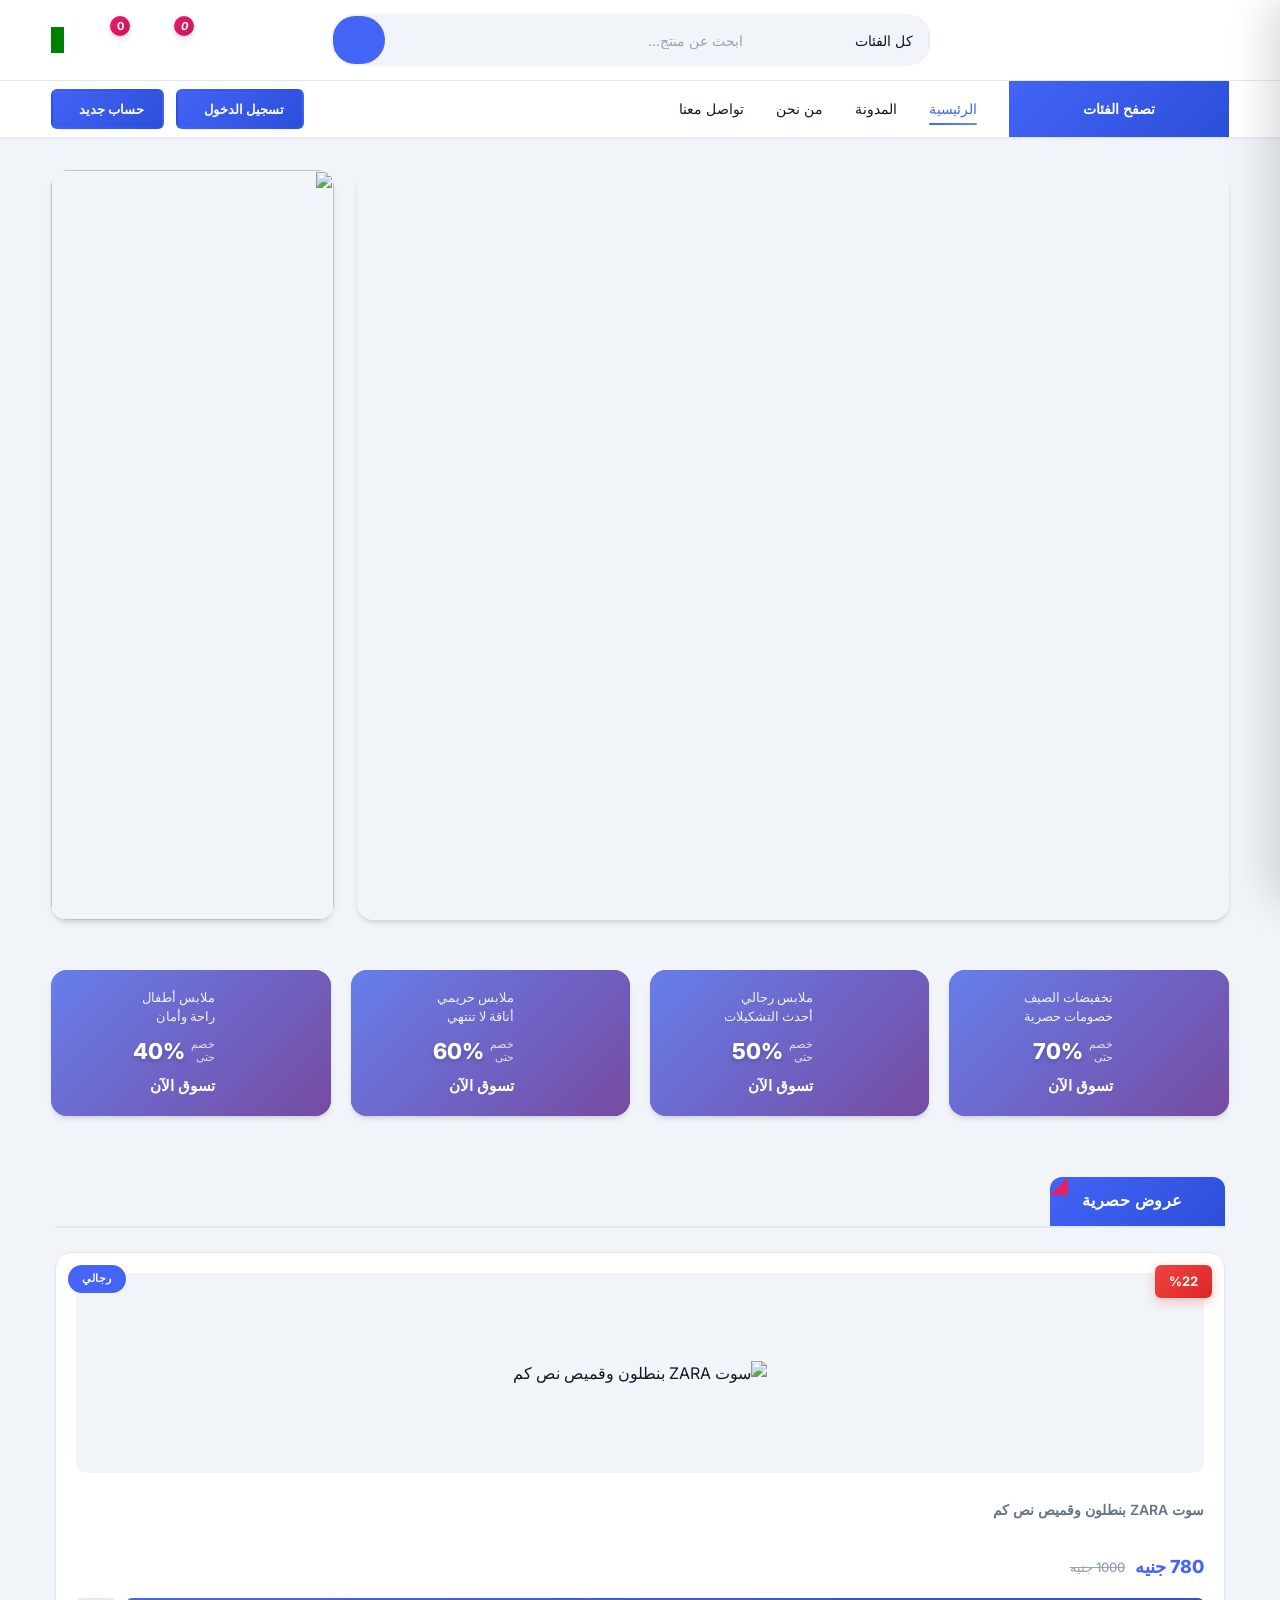
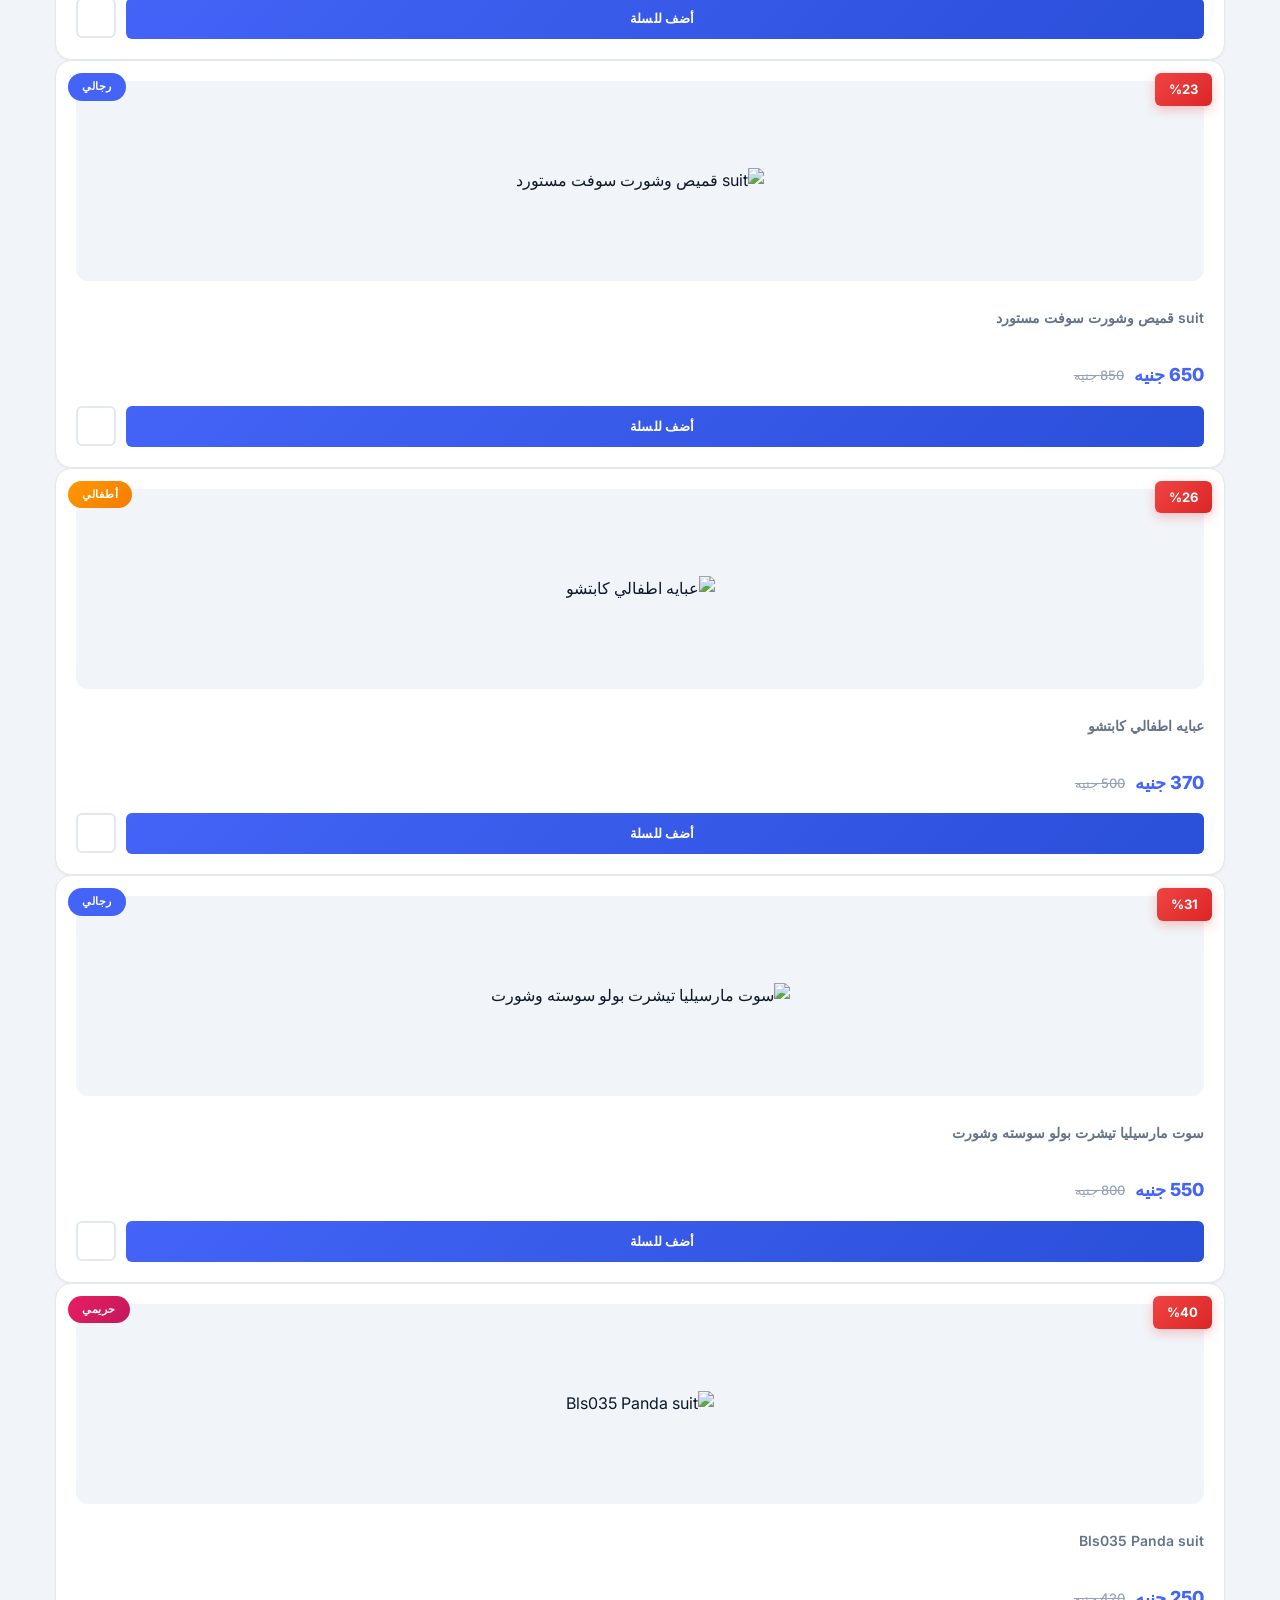
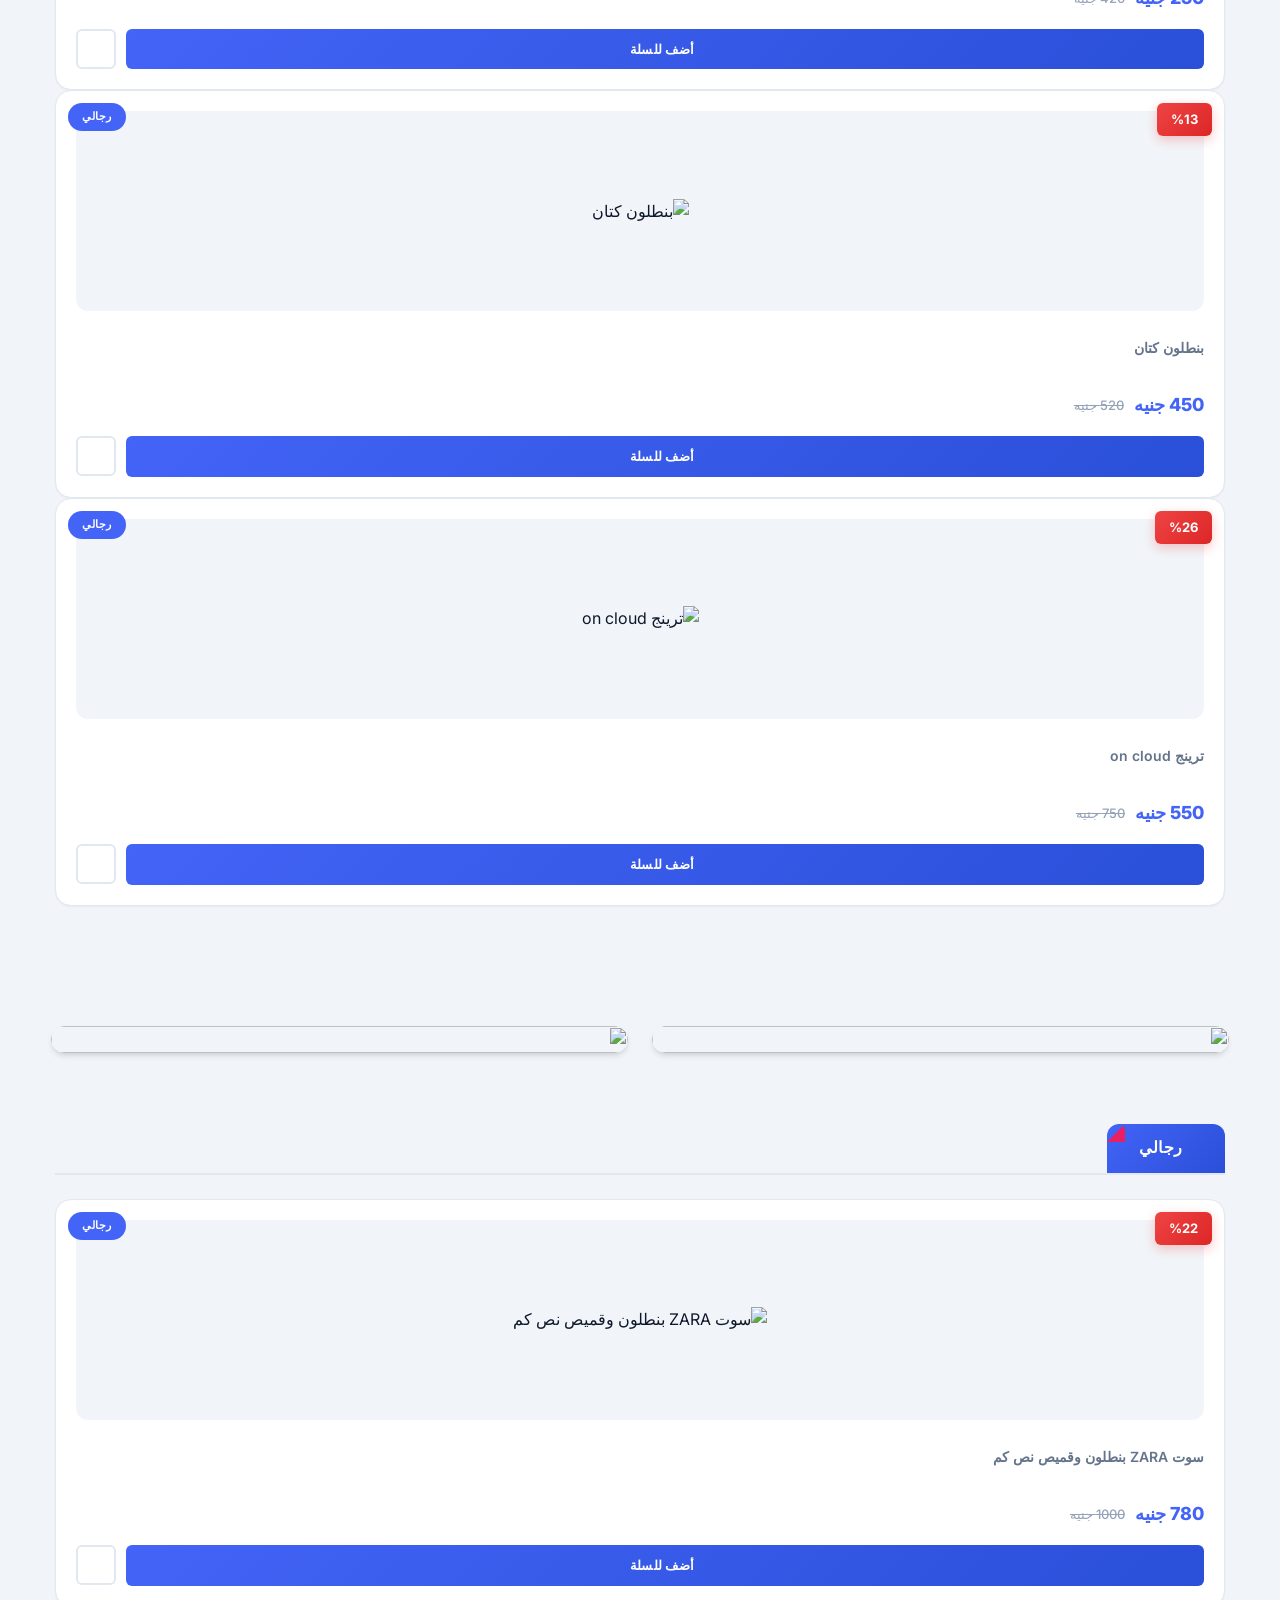
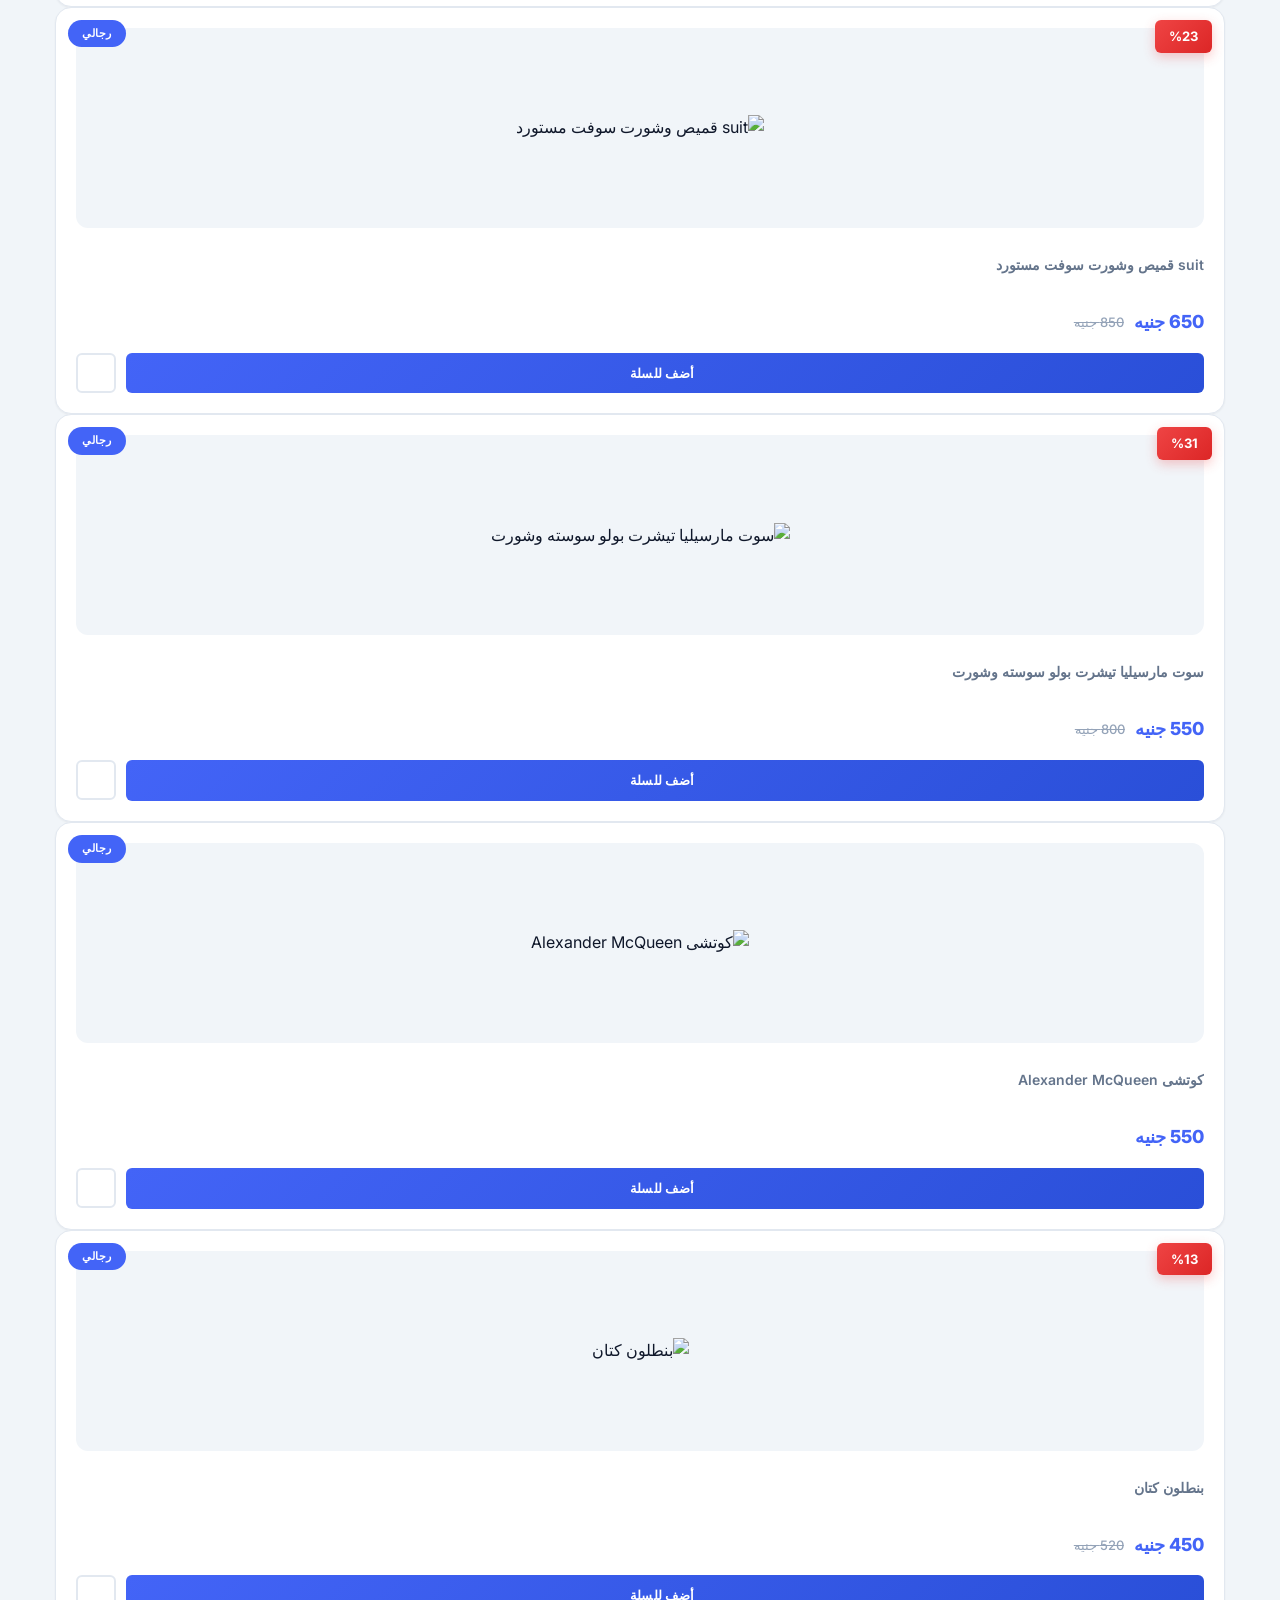
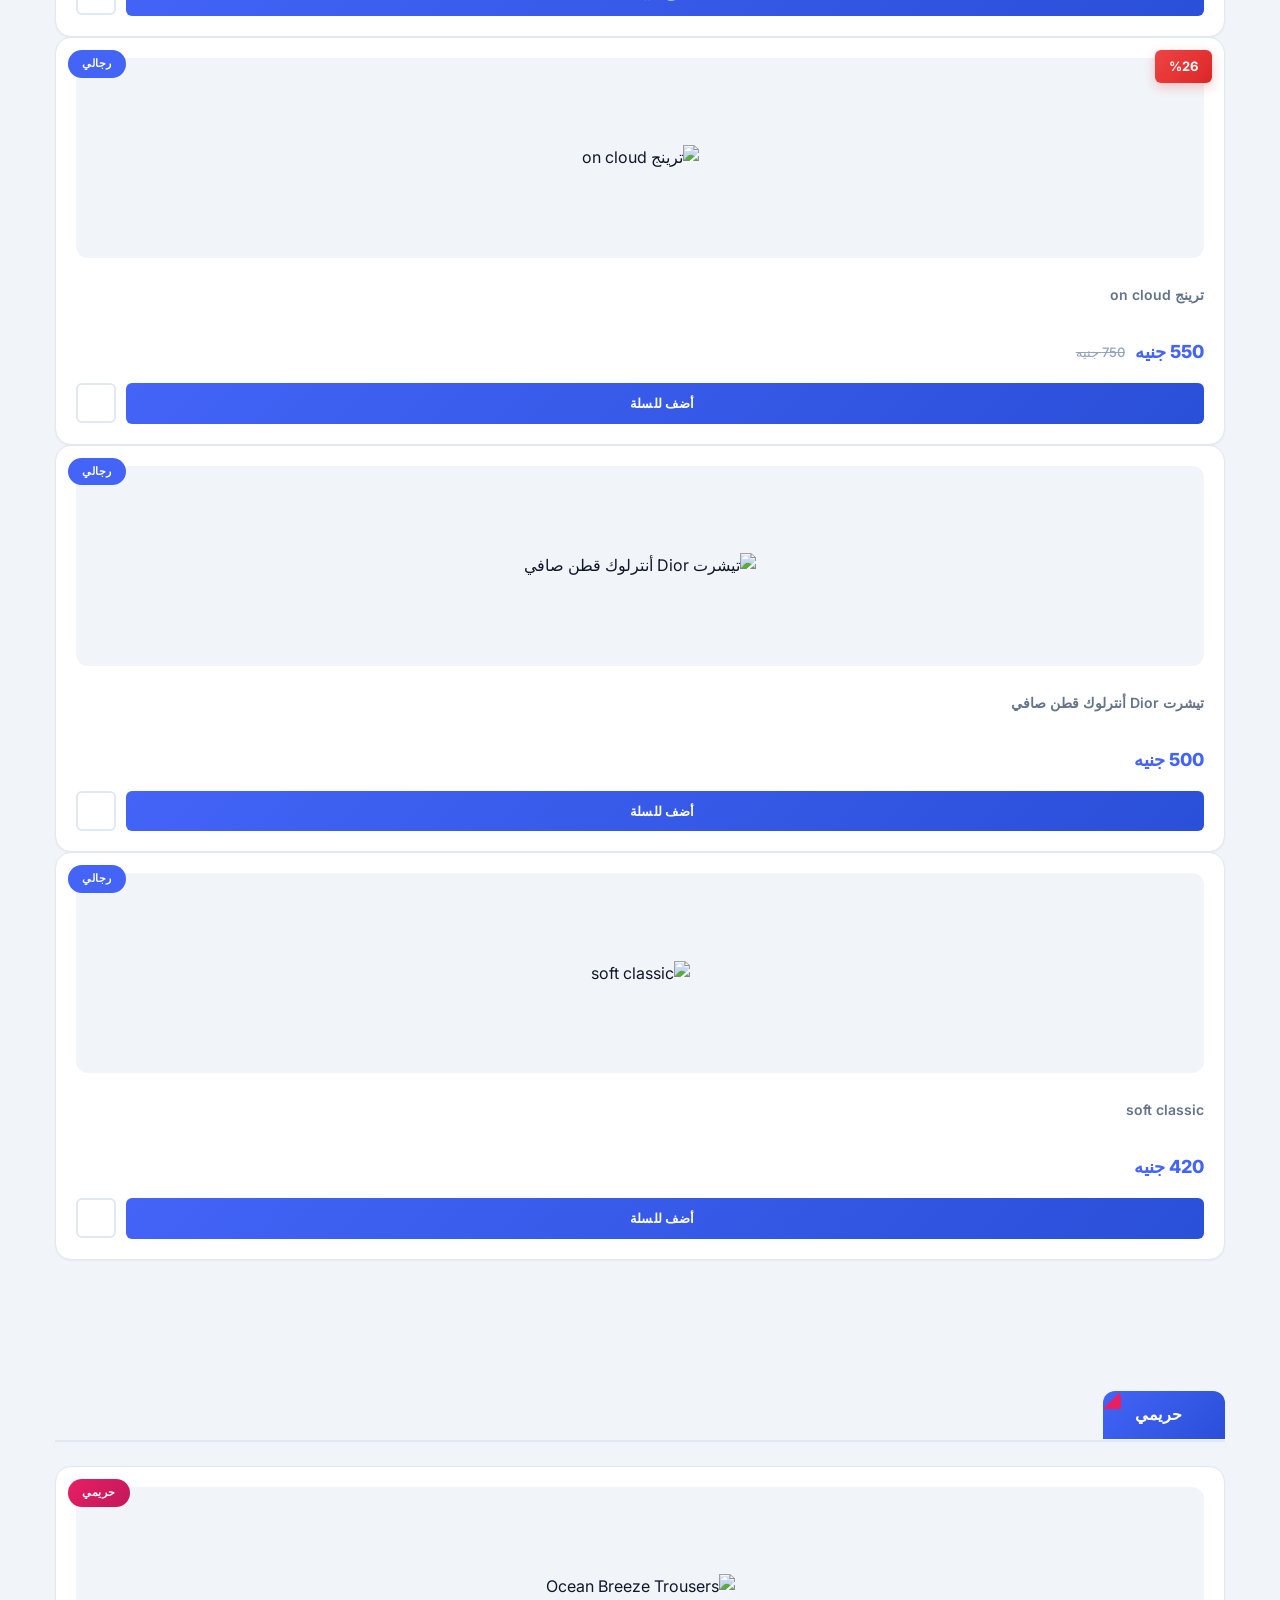
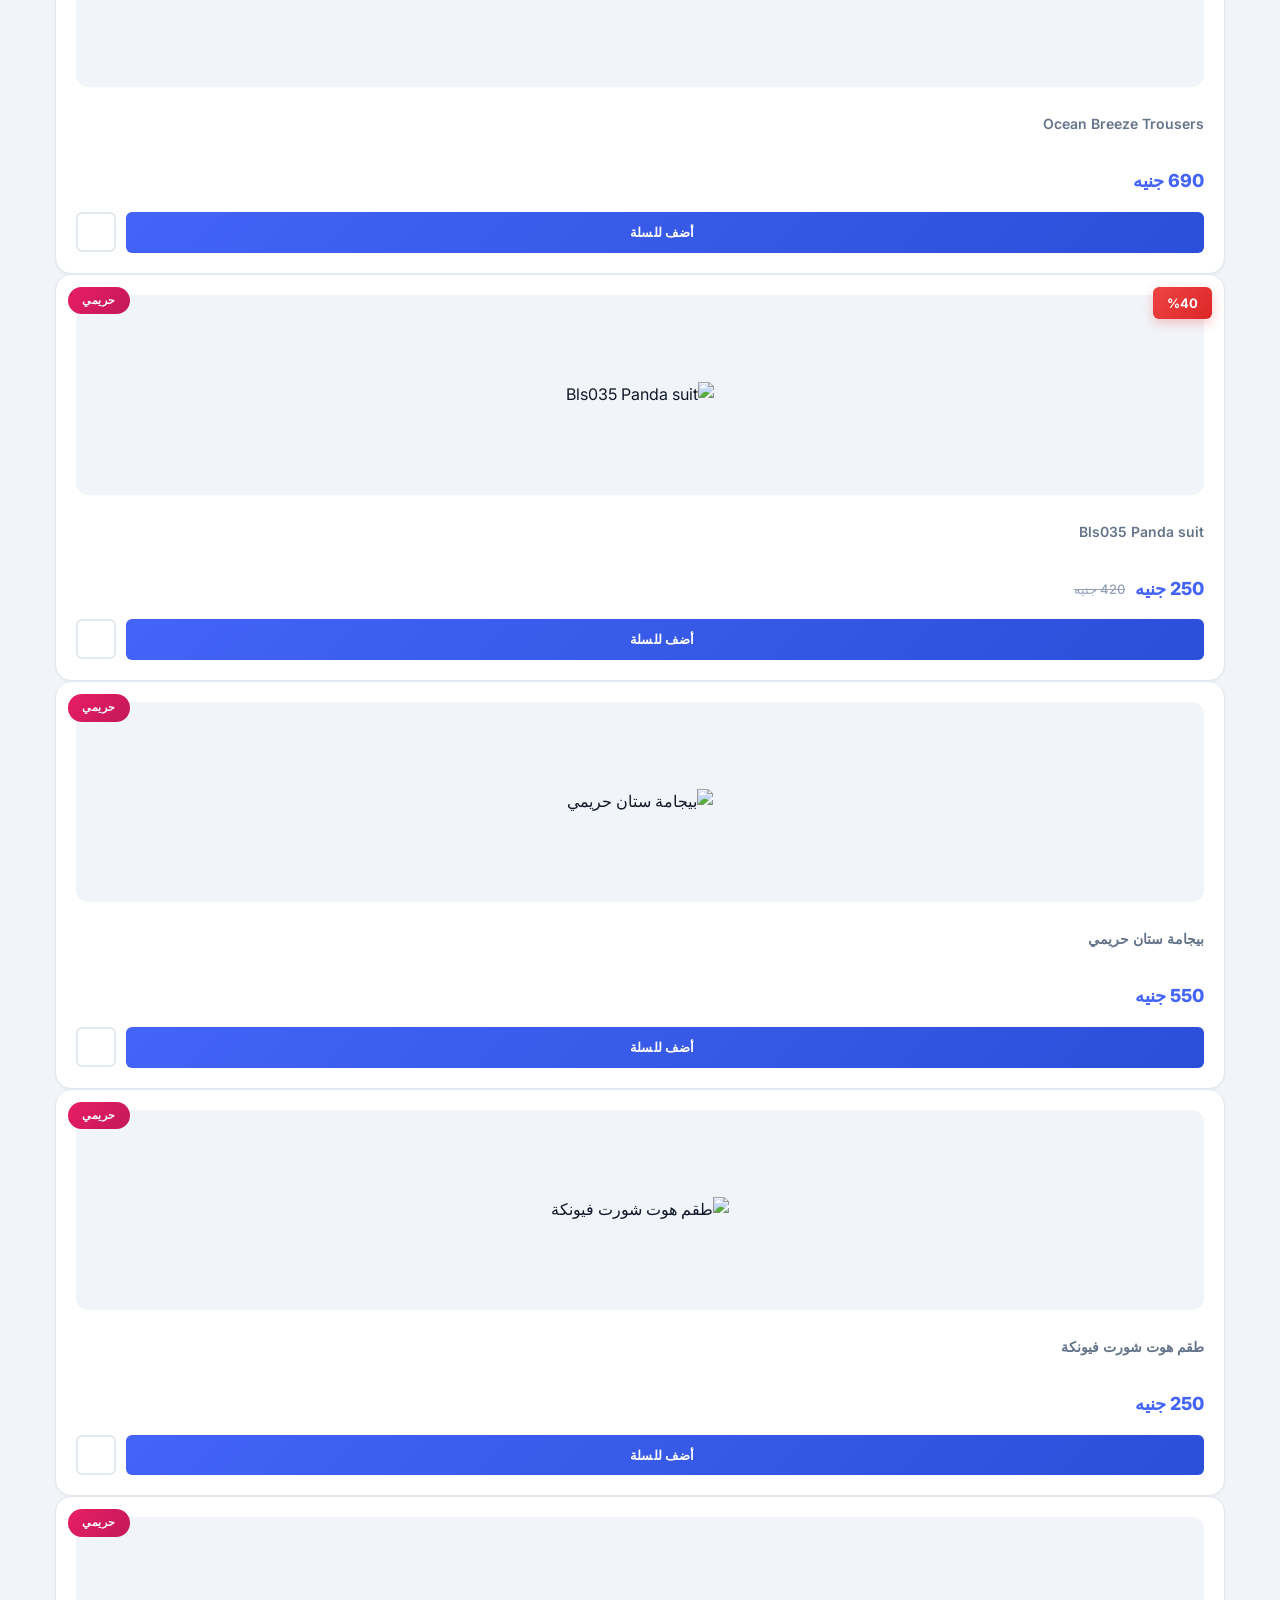
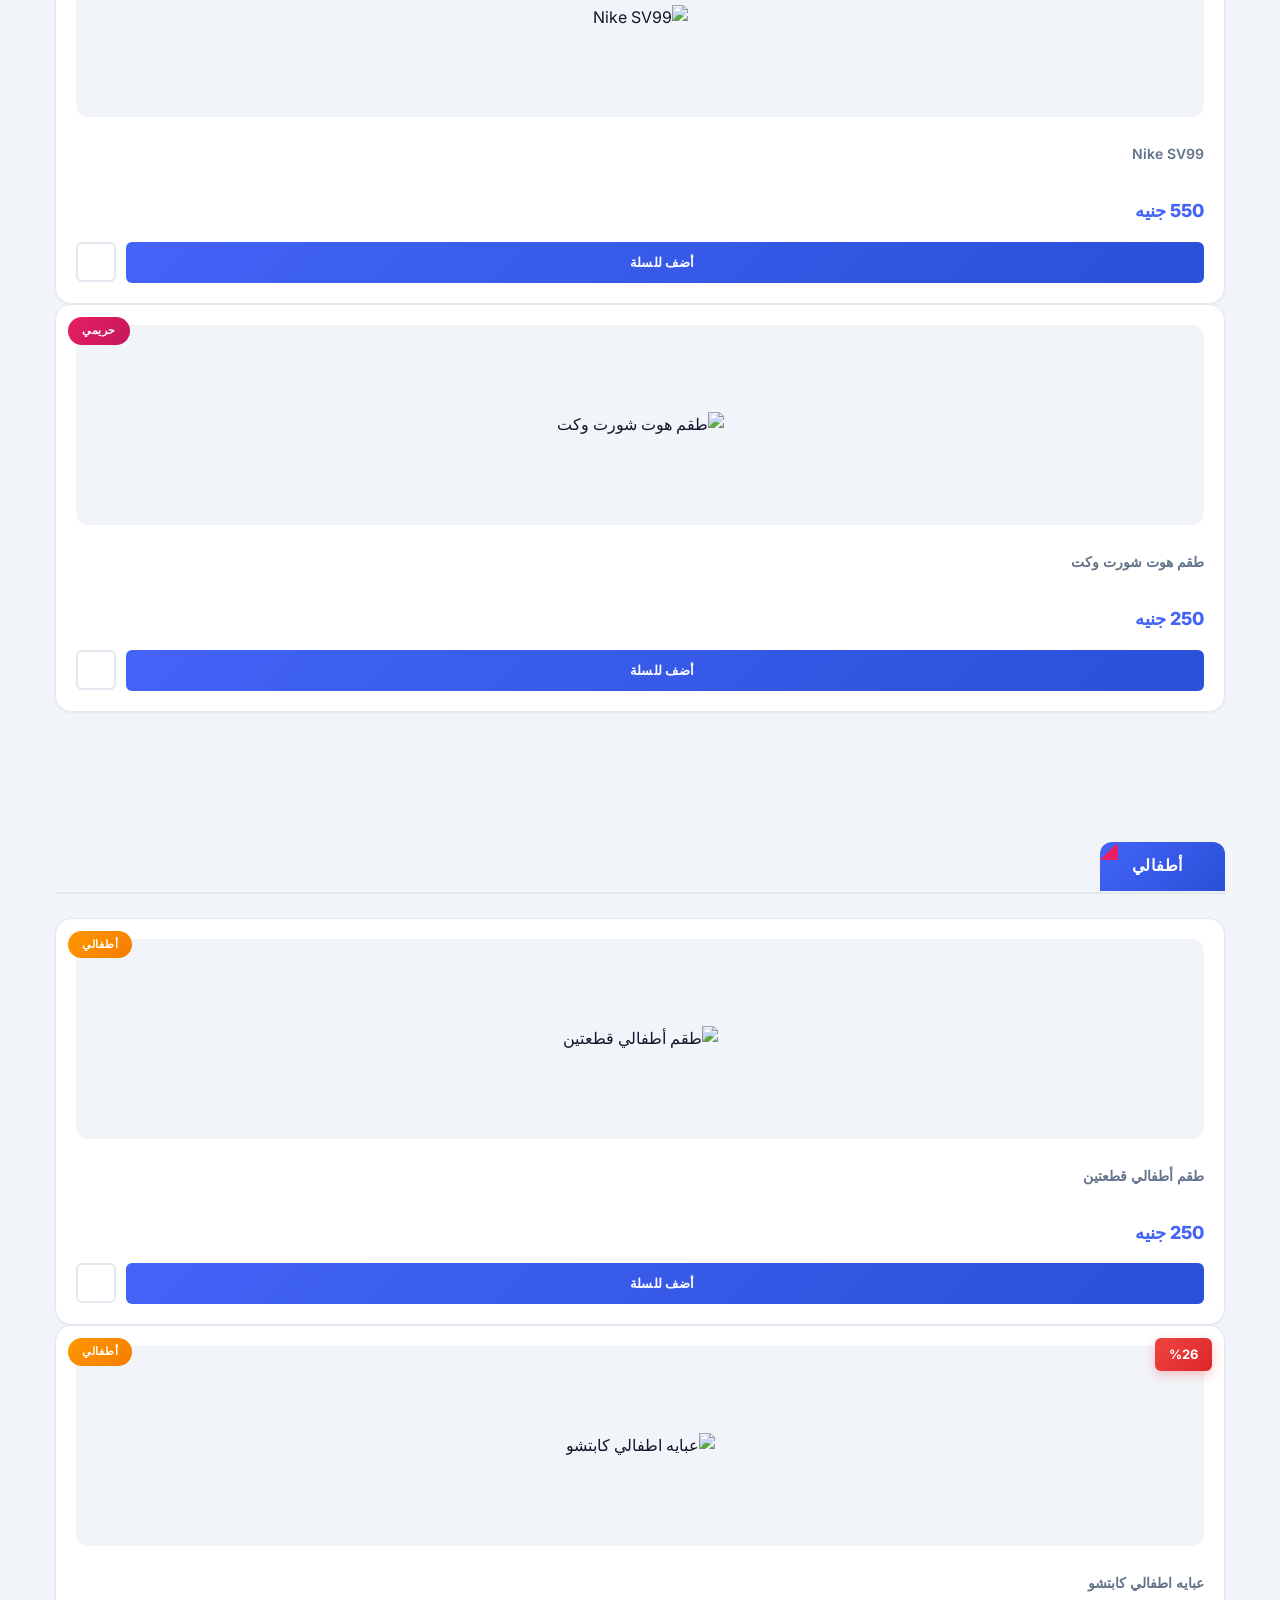
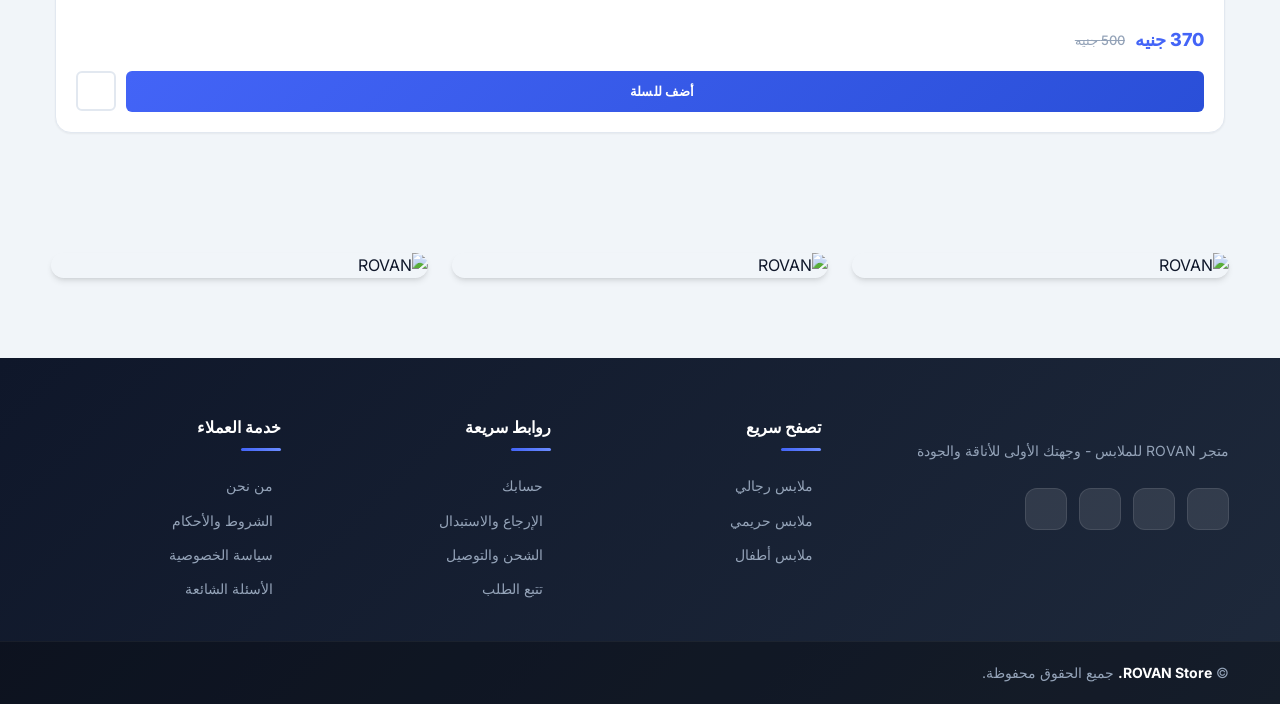
==== category.html @ eddf440c "Add files via upload" ====
<!DOCTYPE html>
<html lang="ar" dir="rtl">
<head>
    <meta charset="UTF-8">
    <meta name="viewport" content="width=device-width, initial-scale=1.0">
    <title>تصفح المنتجات - ROVAN</title>
    <link rel="icon" type="image/ico" href="img/favicon.ico">
    <link rel="stylesheet" href="https://cdnjs.cloudflare.com/ajax/libs/font-awesome/7.0.1/css/all.min.css">
    <link rel="stylesheet" href="CSS/style.css">
    <style>
        body { direction: rtl; text-align: right; }

        /* ===== CATEGORY PAGE STYLES ===== */
        .category-page {
            padding: 30px 0 60px;
            min-height: 60vh;
        }

        /* Breadcrumb */
        .breadcrumb {
            display: flex;
            align-items: center;
            gap: 12px;
            margin-bottom: 24px;
            padding: 14px 20px;
            background: var(--white_color);
            border-radius: var(--radius_md);
            border: 1px solid var(--border_color);
            flex-wrap: wrap;
        }
        .breadcrumb a {
            color: var(--p_color);
            font-size: 14px;
            transition: var(--transition_base);
        }
        .breadcrumb a:hover {
            color: var(--main_color);
        }
        .breadcrumb i {
            color: #cbd5e1;
            font-size: 12px;
        }
        .breadcrumb span {
            color: var(--main_color);
            font-weight: 600;
            font-size: 14px;
        }

        /* Category Header */
        .category-header {
            background: linear-gradient(135deg, var(--main_color) 0%, var(--main_dark) 100%);
            border-radius: var(--radius_lg);
            padding: 40px 30px;
            margin-bottom: 30px;
            display: flex;
            align-items: center;
            justify-content: space-between;
            flex-wrap: wrap;
            gap: 20px;
            position: relative;
            overflow: hidden;
        }
        .category-header::before {
            content: '';
            position: absolute;
            top: -50%;
            right: -10%;
            width: 300px;
            height: 300px;
            background: rgba(255,255,255,0.05);
            border-radius: 50%;
        }
        .category-header::after {
            content: '';
            position: absolute;
            bottom: -30%;
            left: -5%;
            width: 200px;
            height: 200px;
            background: rgba(255,255,255,0.03);
            border-radius: 50%;
        }
        .category-header .info {
            position: relative;
            z-index: 1;
        }
        .category-header .info h1 {
            color: white;
            font-size: 28px;
            margin-bottom: 8px;
            display: flex;
            align-items: center;
            gap: 12px;
        }
        .category-header .info h1 i {
            font-size: 32px;
            opacity: 0.9;
        }
        .category-header .info p {
            color: rgba(255,255,255,0.85);
            font-size: 15px;
        }
        .category-header .count-badge {
            background: rgba(255,255,255,0.2);
            backdrop-filter: blur(10px);
            color: white;
            padding: 12px 24px;
            border-radius: var(--radius_md);
            font-size: 15px;
            font-weight: 600;
            position: relative;
            z-index: 1;
            border: 1px solid rgba(255,255,255,0.15);
        }
        .category-header .count-badge span {
            font-size: 24px;
            display: block;
            text-align: center;
        }

        /* Filter Bar */
        .filter-bar {
            display: flex;
            align-items: center;
            justify-content: space-between;
            flex-wrap: wrap;
            gap: 16px;
            margin-bottom: 24px;
            padding: 16px 20px;
            background: var(--white_color);
            border-radius: var(--radius_md);
            border: 1px solid var(--border_color);
        }
        .filter-bar .results-count {
            color: var(--p_color);
            font-size: 14px;
        }
        .filter-bar .results-count strong {
            color: var(--color_heading);
        }
        .filter-bar .sort-box {
            display: flex;
            align-items: center;
            gap: 10px;
        }
        .filter-bar .sort-box label {
            font-size: 14px;
            color: var(--color_heading);
            font-weight: 500;
        }
        .filter-bar .sort-box select {
            padding: 10px 14px;
            border: 2px solid var(--border_color);
            border-radius: var(--radius_sm);
            font-size: 14px;
            cursor: pointer;
            background: var(--bg_color);
            color: var(--color_heading);
            min-width: 160px;
        }
        .filter-bar .sort-box select:focus {
            border-color: var(--main_color);
        }

        /* Products Grid - RESPONSIVE INFINITE */
        .products-grid {
            display: grid;
            grid-template-columns: repeat(5, 1fr);
            gap: 20px;
        }

        /* Product card in grid */
        .products-grid .product {
            height: 100%;
            display: flex;
            flex-direction: column;
        }
        .products-grid .product .img_product {
            height: 180px;
        }

        /* Empty State */
        .empty-category {
            grid-column: 1 / -1;
            text-align: center;
            padding: 80px 20px;
        }
        .empty-category i {
            font-size: 80px;
            color: #e2e8f0;
            margin-bottom: 20px;
        }
        .empty-category h3 {
            font-size: 22px;
            color: var(--color_heading);
            margin-bottom: 10px;
        }
        .empty-category p {
            color: var(--p_color);
            margin-bottom: 24px;
        }
        .empty-category .btn {
            display: inline-flex;
        }

        /* Loading Skeleton */
        .skeleton-grid {
            display: grid;
            grid-template-columns: repeat(5, 1fr);
            gap: 20px;
        }
        .skeleton-card {
            background: var(--white_color);
            border-radius: var(--radius_lg);
            padding: 20px;
            border: 1px solid var(--border_color);
        }
        .skeleton-img {
            height: 180px;
            background: linear-gradient(90deg, #f1f5f9 25%, #e2e8f0 50%, #f1f5f9 75%);
            background-size: 200% 100%;
            animation: skeleton-loading 1.5s infinite;
            border-radius: var(--radius_md);
            margin-bottom: 16px;
        }
        .skeleton-text {
            height: 16px;
            background: linear-gradient(90deg, #f1f5f9 25%, #e2e8f0 50%, #f1f5f9 75%);
            background-size: 200% 100%;
            animation: skeleton-loading 1.5s infinite;
            border-radius: 4px;
            margin-bottom: 10px;
        }
        .skeleton-text.short { width: 60%; }
        .skeleton-text.medium { width: 80%; }
        @keyframes skeleton-loading {
            0% { background-position: 200% 0; }
            100% { background-position: -200% 0; }
        }

        /* Pagination */
        .pagination {
            display: flex;
            justify-content: center;
            align-items: center;
            gap: 8px;
            margin-top: 40px;
            flex-wrap: wrap;
        }
        .pagination button {
            min-width: 44px;
            height: 44px;
            display: flex;
            align-items: center;
            justify-content: center;
            border: 2px solid var(--border_color);
            background: var(--white_color);
            border-radius: var(--radius_sm);
            cursor: pointer;
            font-size: 14px;
            font-weight: 600;
            color: var(--color_heading);
            transition: var(--transition_base);
        }
        .pagination button:hover:not(:disabled) {
            border-color: var(--main_color);
            color: var(--main_color);
        }
        .pagination button.active {
            background: var(--main_color);
            border-color: var(--main_color);
            color: white;
        }
        .pagination button:disabled {
            opacity: 0.4;
            cursor: not-allowed;
        }

        /* ===== RESPONSIVE BREAKPOINTS ===== */
        @media (max-width: 1400px) {
            .products-grid, .skeleton-grid {
                grid-template-columns: repeat(4, 1fr);
            }
        }
        @media (max-width: 1100px) {
            .products-grid, .skeleton-grid {
                grid-template-columns: repeat(3, 1fr);
            }
        }
        @media (max-width: 800px) {
            .products-grid, .skeleton-grid {
                grid-template-columns: repeat(2, 1fr);
                gap: 16px;
            }
            .category-header {
                padding: 30px 20px;
            }
            .category-header .info h1 {
                font-size: 22px;
            }
        }
        @media (max-width: 500px) {
            .products-grid, .skeleton-grid {
                grid-template-columns: repeat(2, 1fr);
                gap: 12px;
            }
            .products-grid .product {
                padding: 14px;
            }
            .products-grid .product .img_product {
                height: 140px;
                padding: 6px;
            }
            .filter-bar {
                flex-direction: column;
                align-items: stretch;
            }
            .filter-bar .sort-box {
                justify-content: space-between;
            }
            .category-header .info h1 {
                font-size: 18px;
            }
            .category-header .info h1 i {
                font-size: 24px;
            }
        }

        /* Back to top */
        .back-to-top {
            position: fixed;
            bottom: 30px;
            left: 30px;
            width: 50px;
            height: 50px;
            background: var(--main_color);
            color: white;
            border: none;
            border-radius: 50%;
            cursor: pointer;
            font-size: 18px;
            box-shadow: 0 4px 15px rgba(67,100,247,0.4);
            transition: var(--transition_base);
            z-index: 100;
            opacity: 0;
            visibility: hidden;
            transform: translateY(20px);
        }
        .back-to-top.show {
            opacity: 1;
            visibility: visible;
            transform: translateY(0);
        }
        .back-to-top:hover {
            background: var(--main_dark);
            transform: translateY(-4px);
        }
    </style>
<base target="_parent">
</head>
<body>

    <div class="cart">
        <div class="top_cart">
            <h3>عناصر السلة : <span class="Count_item_cart">0</span></h3>
            <span onclick="open_close_cart()" class="close_cart"><i class="fa-regular fa-circle-xmark"></i></span>
        </div>
        <div class="items_in_cart" id="cart_items"></div>
        <div class="botton_cart">
            <div class="total">
                <p>الإجمالي</p>
                <p class="price_cart_toral">0 جنيه</p>
            </div>
            <div class="button_cart">
                <a href="checkout.html" class="btn_cart btn">إتمام الشراء</a>
                <span onclick="open_close_cart()" class="btn_cart trans_bg btn">مواصلة التسوق</span>
            </div>
        </div>
    </div>    

    <header> 
        <div class="top_header"> 
            <div class="container">
                <a href="index.html" class="logo"><img src="img/logo.png" alt=""></a>
                <form action="" class="search_box">
                    <div class="select_box">
                        <select id="category" name="category">
                            <option value="All Categories">كل الفئات</option>
                            <option value="men">رجالي</option>
                            <option value="women">حريمي</option>
                            <option value="kids">أطفالي</option>
                        </select>
                    </div>
                    <input type="text" name="search" id="search" placeholder="ابحث عن منتج..." required>
                    <button type="submit"><i class="fa-brands fa-sistrix"></i></button>
                </form>
                <div class="header_icons">
                    <div class="icon">
                        <a href="#"><i class="fa-regular fa-heart"><span class="count count_favorite">0</span></i></a>
                    </div>
                    <div onclick="open_close_cart()" class="icon">
                        <i class="fa-solid fa-cart-shopping"></i>
                        <span class="count count_item_header">0</span>
                    </div>
                    <span class="state">⁜</span>
                </div>
            </div>
        </div> 

        <div class="botton_header">
            <div class="container">
                <nav class="nav">
                    <span onclick="open_Menu()" class="open_menu"><i class="fa-solid fa-bars"></i></span>
                    <div class="category_nav">
                        <div onclick="Open_Categ_list()" class="category_btn">
                            <i class="fa-solid fa-bars"></i>
                            <p>تصفح الفئات</p>
                            <i class="fa-solid fa-chevron-down"></i>
                        </div>
                        <div class="category_nav_list">
                            <a href="index.html#HOT-DEALS">عروض ساخنة</a>
                            <a href="category.html?cat=men">رجالي</a>
                            <a href="category.html?cat=women">حريمي</a>
                            <a href="category.html?cat=kids">أطفالي</a>
                        </div>
                    </div>
                    <ul class="nav_links">
                        <span onclick="open_Menu()" class="close_menu"><i class="fa-regular fa-circle-xmark"></i></span>
                        <li><a href="index.html">الرئيسية</a></li>
                        <li class="active"><a href="#">المنتجات</a></li>
                        <li><a href="#">المدونة</a></li>
                        <li><a href="about.html">من نحن</a></li>
                        <li><a href="index.html#contact">تواصل معنا</a></li>
                    </ul>
                </nav>
                <div class="login_signup btns" id="auth-buttons">
                    <a href="login.html" class="btn">تسجيل الدخول <i class="fa-solid fa-right-to-bracket"></i></a>
                    <a href="signup.html" class="btn">حساب جديد <i class="fa-solid fa-user-plus"></i></a>
                </div>
            </div>
        </div>
    </header>

    <section class="category-page">
        <div class="container">
            <!-- Breadcrumb -->
            <div class="breadcrumb">
                <a href="index.html"><i class="fa-solid fa-house"></i> الرئيسية</a>
                <i class="fa-solid fa-chevron-left"></i>
                <span id="breadcrumb-cat">جاري التحميل...</span>
            </div>

            <!-- Category Header -->
            <div class="category-header" id="category-header">
                <div class="info">
                    <h1 id="cat-title"><i class="fa-solid fa-spinner fa-spin"></i> جاري التحميل...</h1>
                    <p id="cat-desc">جاري تحميل وصف الفئة...</p>
                </div>
                <div class="count-badge">
                    <span id="cat-count">0</span>
                    منتج
                </div>
            </div>

            <!-- Filter Bar -->
            <div class="filter-bar">
                <div class="results-count">
                    عرض <strong id="showing-count">0</strong> من <strong id="total-count">0</strong> منتج
                </div>
                <div class="sort-box">
                    <label for="sort-select"><i class="fa-solid fa-arrow-down-short-wide"></i> ترتيب حسب:</label>
                    <select id="sort-select">
                        <option value="default">الأحدث</option>
                        <option value="price-asc">السعر: من الأقل للأعلى</option>
                        <option value="price-desc">السعر: من الأعلى للأقل</option>
                        <option value="name-asc">الاسم: أ-ي</option>
                        <option value="name-desc">الاسم: ي-أ</option>
                        <option value="discount">الخصم الأكبر أولاً</option>
                    </select>
                </div>
            </div>

            <!-- Loading Skeleton -->
            <div class="skeleton-grid" id="skeleton-loader">
                <div class="skeleton-card"><div class="skeleton-img"></div><div class="skeleton-text medium"></div><div class="skeleton-text short"></div><div class="skeleton-text short"></div></div>
                <div class="skeleton-card"><div class="skeleton-img"></div><div class="skeleton-text medium"></div><div class="skeleton-text short"></div><div class="skeleton-text short"></div></div>
                <div class="skeleton-card"><div class="skeleton-img"></div><div class="skeleton-text medium"></div><div class="skeleton-text short"></div><div class="skeleton-text short"></div></div>
                <div class="skeleton-card"><div class="skeleton-img"></div><div class="skeleton-text medium"></div><div class="skeleton-text short"></div><div class="skeleton-text short"></div></div>
                <div class="skeleton-card"><div class="skeleton-img"></div><div class="skeleton-text medium"></div><div class="skeleton-text short"></div><div class="skeleton-text short"></div></div>
                <div class="skeleton-card"><div class="skeleton-img"></div><div class="skeleton-text medium"></div><div class="skeleton-text short"></div><div class="skeleton-text short"></div></div>
                <div class="skeleton-card"><div class="skeleton-img"></div><div class="skeleton-text medium"></div><div class="skeleton-text short"></div><div class="skeleton-text short"></div></div>
                <div class="skeleton-card"><div class="skeleton-img"></div><div class="skeleton-text medium"></div><div class="skeleton-text short"></div><div class="skeleton-text short"></div></div>
                <div class="skeleton-card"><div class="skeleton-img"></div><div class="skeleton-text medium"></div><div class="skeleton-text short"></div><div class="skeleton-text short"></div></div>
                <div class="skeleton-card"><div class="skeleton-img"></div><div class="skeleton-text medium"></div><div class="skeleton-text short"></div><div class="skeleton-text short"></div></div>
            </div>

            <!-- Products Grid -->
            <div class="products-grid" id="products-grid" style="display:none;"></div>

            <!-- Pagination -->
            <div class="pagination" id="pagination" style="display:none;"></div>
        </div>
    </section>

    <footer id="contact">
        <div class="container">
            <div class="big_row">
                <img class="logo_footer" src="img/white_logo.png" alt="">
                <p>متجر ROVAN للملابس - وجهتك الأولى للأناقة والجودة</p>
                <div class="icons_footer">
                    <a href="tel:01094401912"><i class="fa-solid fa-phone"></i></a>
                    <a href="https://www.facebook.com/rovanprinting"><i class="fa-brands fa-facebook-f"></i></a>
                    <a href="https://www.instagram.com/rovan_storee?fbclid=IwY2xjawTEnCNleHRuA2FlbQIxMABzcnRjBmFwcF9pZBAyMjIwMzkxNzg4MjAwODkyAAEe4C5lD8vHgvXbLgV8bM0L3JQRnWYqes4CVKSLpU1JlaVe3y7GuXns4EiFknQ_aem_ZC7t0ucL_RwvZdeiTakvxA"><i class="fa-brands fa-instagram"></i></a>
                    <a href="https://wa.me/201094401912"><i class="fa-brands fa-whatsapp"></i></a>
                </div>
            </div>
            <div class="row">
                <h4>تصفح سريع</h4>
                <div class="links">
                    <a href="category.html?cat=men"><i class="fa-solid fa-caret-right"></i> ملابس رجالي </a>
                    <a href="category.html?cat=women"><i class="fa-solid fa-caret-right"></i> ملابس حريمي</a>
                    <a href="category.html?cat=kids"><i class="fa-solid fa-caret-right"></i> ملابس أطفال</a>
                </div>
            </div>
            <div class="row">
                <h4>روابط سريعة</h4>
                <div class="links">
                    <a href="#"><i class="fa-solid fa-caret-right"></i> حسابك </a>
                    <a href="#"><i class="fa-solid fa-caret-right"></i> الإرجاع والاستبدال</a>
                    <a href="#"><i class="fa-solid fa-caret-right"></i> الشحن والتوصيل</a>
                </div>
            </div>
            <div class="row">
                <h4>خدمة العملاء</h4>
                <div class="links">
                    <a href="about.html"><i class="fa-solid fa-caret-right"></i> من نحن</a>
                    <a href="#"><i class="fa-solid fa-caret-right"></i> الشروط والأحكام</a>
                    <a href="#"><i class="fa-solid fa-caret-right"></i> الأسئلة الشائعة</a>
                </div>
            </div>
        </div>
        <div class="botton_footer">
            <div class="container">
                <p>&copy; <span>ROVAN Store.</span> جميع الحقوق محفوظة.</p>
                <div class="payment_img">
                    <img src="img/payment_method.png" alt="">
                </div>
            </div>
        </div>
    </footer>

    <button class="back-to-top" id="back-to-top" onclick="window.scrollTo({top:0,behavior:'smooth'})">
        <i class="fa-solid fa-arrow-up"></i>
    </button>

    <script src="JS/main.js"></script>
    <script type="module" src="JS/auth.js"></script>

    <script>
        // ====== CONFIG ======
        const ITEMS_PER_PAGE = 20; // Number of products per page
        let allProducts = [];
        let filteredProducts = [];
        let currentPage = 1;
        let currentCategory = '';
        let currentSort = 'default';

        // Category metadata
        const categoryMeta = {
            men: {
                name: 'رجالي',
                icon: 'fa-mars',
                desc: 'أحدث تشكيلات الملابس الرجالية بأجود الخامات وأفضل الأسعار',
                gradient: 'linear-gradient(135deg, #4364f7 0%, #2a4fd8 100%)'
            },
            women: {
                name: 'حريمي',
                icon: 'fa-venus',
                desc: 'تشكيلة واسعة من الملابس الحريمي الأنيقة والعصرية',
                gradient: 'linear-gradient(135deg, #e91e63 0%, #c2185b 100%)'
            },
            kids: {
                name: 'أطفالي',
                icon: 'fa-child',
                desc: 'ملابس أطفال مريحة وآمنة بألوان جذابة وتصاميم عصرية',
                gradient: 'linear-gradient(135deg, #ff9800 0%, #f57c00 100%)'
            }
        };

        // ====== GET URL PARAMS ======
        const urlParams = new URLSearchParams(window.location.search);
        currentCategory = urlParams.get('cat');

        if (!currentCategory || !categoryMeta[currentCategory]) {
            window.location.href = 'index.html';
        }

        // ====== LOAD PRODUCTS ======
        function loadProducts() {
            fetch('products.json')
            .then(function(r) { return r.json(); })
            .then(function(data) {
                allProducts = data;
                // Filter by category
                filteredProducts = allProducts.filter(function(p) {
                    return p.catetory === currentCategory;
                });

                // Hide skeleton, show grid
                document.getElementById('skeleton-loader').style.display = 'none';
                document.getElementById('products-grid').style.display = 'grid';

                updateCategoryHeader();
                sortProducts();
                renderProducts();
                updatePagination();
                updateCounts();
            })
            .catch(function(err) {
                console.error('Error loading products:', err);
                document.getElementById('skeleton-loader').style.display = 'none';
                document.getElementById('products-grid').style.display = 'grid';
                document.getElementById('products-grid').innerHTML = `
                    <div class="empty-category">
                        <i class="fa-solid fa-triangle-exclamation"></i>
                        <h3>حدث خطأ أثناء تحميل المنتجات</h3>
                        <p>يرجى تحديث الصفحة أو المحاولة لاحقاً</p>
                        <a href="index.html" class="btn"><i class="fa-solid fa-house"></i> العودة للرئيسية</a>
                    </div>
                `;
            });
        }

        // ====== UPDATE CATEGORY HEADER ======
        function updateCategoryHeader() {
            const meta = categoryMeta[currentCategory];
            document.getElementById('cat-title').innerHTML = `<i class="fa-solid ${meta.icon}"></i> ${meta.name}`;
            document.getElementById('cat-desc').textContent = meta.desc;
            document.getElementById('breadcrumb-cat').textContent = meta.name;
            document.getElementById('cat-count').textContent = filteredProducts.length;

            // Update header gradient
            const header = document.getElementById('category-header');
            header.style.background = meta.gradient;
        }

        // ====== SORT PRODUCTS ======
        function sortProducts() {
            switch(currentSort) {
                case 'price-asc':
                    filteredProducts.sort(function(a, b) { return a.price - b.price; });
                    break;
                case 'price-desc':
                    filteredProducts.sort(function(a, b) { return b.price - a.price; });
                    break;
                case 'name-asc':
                    filteredProducts.sort(function(a, b) { return a.name.localeCompare(b.name, 'ar'); });
                    break;
                case 'name-desc':
                    filteredProducts.sort(function(a, b) { return b.name.localeCompare(a.name, 'ar'); });
                    break;
                case 'discount':
                    filteredProducts.sort(function(a, b) {
                        const discA = a.old_price ? (a.old_price - a.price) / a.old_price : 0;
                        const discB = b.old_price ? (b.old_price - b.price) / b.old_price : 0;
                        return discB - discA;
                    });
                    break;
                default:
                    // Keep original order (by id)
                    filteredProducts.sort(function(a, b) { return a.id - b.id; });
            }
        }

        // ====== RENDER PRODUCTS ======
        function renderProducts() {
            const grid = document.getElementById('products-grid');
            const cart = JSON.parse(localStorage.getItem('cart')) || [];

            if (filteredProducts.length === 0) {
                grid.innerHTML = `
                    <div class="empty-category">
                        <i class="fa-solid fa-box-open"></i>
                        <h3>لا توجد منتجات في هذه الفئة</h3>
                        <p>تصفح الفئات الأخرى لاكتشاف منتجاتنا الرائعة</p>
                        <a href="index.html" class="btn"><i class="fa-solid fa-house"></i> العودة للرئيسية</a>
                    </div>
                `;
                document.getElementById('pagination').style.display = 'none';
                return;
            }

            // Pagination slice
            const start = (currentPage - 1) * ITEMS_PER_PAGE;
            const end = start + ITEMS_PER_PAGE;
            const pageProducts = filteredProducts.slice(start, end);

            let html = '';
            pageProducts.forEach(function(product) {
                const isInCart = cart.some(function(c) { return c.id === product.id; });
                const oldPriceHtml = product.old_price ? `<p class="old_price">${product.old_price} جنيه</p>` : '';
                const discountBadge = product.old_price ? 
                    `<span class="sale_present">%${Math.floor((product.old_price - product.price) / product.old_price * 100)}</span>` : '';
                const catBadgeClass = product.catetory === 'women' ? 'women' : (product.catetory === 'kids' ? 'kids' : '');
                const catLabel = product.catetory === 'men' ? 'رجالي' : (product.catetory === 'women' ? 'حريمي' : 'أطفالي');
                const imgSrc = product.images && product.images.length > 0 ? product.images[0] : (product.img || 'img/logo.png');

                html += `
                    <div class="product">
                        ${discountBadge}
                        <span class="cat-badge ${catBadgeClass}">${catLabel}</span>
                        <div class="img_product">
                            <a href="product.html?id=${product.id}"><img src="${imgSrc}" alt="${product.name}" onerror="this.src='img/logo.png'"></a>
                        </div>
                        <div class="stars">
                            <i class="fa-solid fa-star"></i>
                            <i class="fa-solid fa-star"></i>
                            <i class="fa-solid fa-star"></i>
                            <i class="fa-solid fa-star"></i>
                            <i class="fa-solid fa-star"></i>
                        </div>
                        <p class="name_product"><a href="product.html?id=${product.id}">${product.name}</a></p>
                        <div class="price">
                            <p><span>${product.price} جنيه</span></p>
                            ${oldPriceHtml}
                        </div>
                        <div class="icons">
                            <span class="btn_add_cart ${isInCart ? 'active' : ''}" data-id="${product.id}">
                                <i class="fa-solid fa-cart-shopping"></i> ${isInCart ? 'في السلة' : 'أضف للسلة'}
                            </span>
                            <span class="icon_product"><i class="fa-regular fa-heart"></i></span>
                        </div>
                    </div>
                `;
            });

            grid.innerHTML = html;

            // Attach add to cart events
            attachAddToCartEvents();

            // Update counts
            updateCounts();
        }

        // ====== ATTACH ADD TO CART EVENTS ======
        function attachAddToCartEvents() {
            document.querySelectorAll('.btn_add_cart').forEach(function(button) {
                button.addEventListener('click', function(event) {
                    event.preventDefault();
                    event.stopPropagation();

                    const productId = parseInt(this.getAttribute('data-id'));
                    const selectedProduct = allProducts.find(function(p) { return p.id === productId; });

                    if (selectedProduct && typeof addToCart === 'function') {
                        addToCart(selectedProduct);

                        // Update this button
                        this.classList.add('active');
                        this.innerHTML = '<i class="fa-solid fa-cart-shopping"></i> في السلة';
                    }
                });
            });
        }

        // ====== PAGINATION ======
        function updatePagination() {
            const totalPages = Math.ceil(filteredProducts.length / ITEMS_PER_PAGE);
            const pagination = document.getElementById('pagination');

            if (totalPages <= 1) {
                pagination.style.display = 'none';
                return;
            }

            pagination.style.display = 'flex';
            let html = '';

            // Previous button
            html += `<button onclick="goToPage(${currentPage - 1})" ${currentPage === 1 ? 'disabled' : ''}><i class="fa-solid fa-chevron-right"></i></button>`;

            // Page numbers
            for (let i = 1; i <= totalPages; i++) {
                if (
                    i === 1 || 
                    i === totalPages || 
                    (i >= currentPage - 1 && i <= currentPage + 1)
                ) {
                    html += `<button class="${i === currentPage ? 'active' : ''}" onclick="goToPage(${i})">${i}</button>`;
                } else if (
                    i === currentPage - 2 || 
                    i === currentPage + 2
                ) {
                    html += `<span style="color:#999; padding:0 4px;">...</span>`;
                }
            }

            // Next button
            html += `<button onclick="goToPage(${currentPage + 1})" ${currentPage === totalPages ? 'disabled' : ''}><i class="fa-solid fa-chevron-left"></i></button>`;

            pagination.innerHTML = html;
        }

        function goToPage(page) {
            const totalPages = Math.ceil(filteredProducts.length / ITEMS_PER_PAGE);
            if (page < 1 || page > totalPages) return;

            currentPage = page;
            renderProducts();
            updatePagination();

            // Scroll to top of grid
            document.querySelector('.category-page').scrollIntoView({ behavior: 'smooth' });
        }

        // ====== UPDATE COUNTS ======
        function updateCounts() {
            const start = (currentPage - 1) * ITEMS_PER_PAGE;
            const end = Math.min(start + ITEMS_PER_PAGE, filteredProducts.length);

            document.getElementById('showing-count').textContent = filteredProducts.length > 0 ? (end - start) : 0;
            document.getElementById('total-count').textContent = filteredProducts.length;
        }

        // ====== SORT CHANGE ======
        document.getElementById('sort-select').addEventListener('change', function() {
            currentSort = this.value;
            currentPage = 1;
            sortProducts();
            renderProducts();
            updatePagination();
        });

        // ====== BACK TO TOP ======
        const backToTopBtn = document.getElementById('back-to-top');
        window.addEventListener('scroll', function() {
            if (window.scrollY > 400) {
                backToTopBtn.classList.add('show');
            } else {
                backToTopBtn.classList.remove('show');
            }
        });

        // ====== INIT ======
        document.addEventListener('DOMContentLoaded', function() {
            loadProducts();
        });
    </script>
</body>
</html>
---- CSS/style.css ----
@import url('https://fonts.googleapis.com/css2?family=DM+Sans:ital,opsz,wght@0,9..40,100..1000;1,9..40,100..1000&family=Inter:ital,opsz,wght@0,14..32,100..900;1,14..32,100..900&display=swap');

/* ===== CSS VARIABLES ===== */
:root{
    --main_color: #4364f7;
    --main_dark: #2a4fd8;
    --main_light: #6b8cff;
    --accent_color: #e91e63;
    --p_color: #64748b;
    --bg_color: #f1f5f9;
    --white_color: #fff;
    --color_heading: #0f172a;
    --border_color: #e2e8f0;
    --sale_color: #ef4444;
    --success_color: #22c55e;
    --shadow_sm: 0 1px 2px 0 rgba(0,0,0,0.05);
    --shadow_md: 0 4px 6px -1px rgba(0,0,0,0.1), 0 2px 4px -2px rgba(0,0,0,0.1);
    --shadow_lg: 0 10px 15px -3px rgba(0,0,0,0.1), 0 4px 6px -4px rgba(0,0,0,0.1);
    --shadow_xl: 0 20px 25px -5px rgba(0,0,0,0.1), 0 8px 10px -6px rgba(0,0,0,0.1);
    --radius_sm: 6px;
    --radius_md: 12px;
    --radius_lg: 16px;
    --radius_xl: 24px;
    --transition_fast: 0.15s ease;
    --transition_base: 0.3s ease;
    --transition_slow: 0.5s ease;
}

/* ===== RESET & BASE ===== */
*, *::before, *::after{
    padding: 0;
    margin: 0;
    box-sizing: border-box;
    list-style: none;
    text-decoration: none;
}

html{
    scroll-behavior: smooth;
    -webkit-text-size-adjust: 100%;
}

body{
    font-family: "Inter", -apple-system, BlinkMacSystemFont, sans-serif;
    color: var(--color_heading);
    background: var(--bg_color);
    padding-top: 170px;
    line-height: 1.6;
    -webkit-font-smoothing: antialiased;
    -webkit-tap-highlight-color: transparent;
    overflow-x: hidden;
}

h1,h2,h3,h4,h5,h6{
    font-family: "DM Sans", sans-serif;
    color: var(--color_heading);
    font-weight: 700;
    line-height: 1.3;
}

p{
    color: var(--p_color);
}

a{
    color: inherit;
    transition: var(--transition_base);
}

img{
    max-width: 100%;
    height: auto;
    display: block;
}

input, select, button, textarea{
    font-family: inherit;
    border: none;
    outline: none;
}

/* ===== UTILITIES ===== */
.container{
    width: 92%;
    margin: 0 auto;
    max-width: 1400px;
}

.btn{
    display: inline-flex;
    align-items: center;
    justify-content: center;
    gap: 8px;
    padding: 12px 24px;
    border-radius: var(--radius_md);
    font-size: 14px;
    font-weight: 600;
    cursor: pointer;
    transition: var(--transition_base);
    background: linear-gradient(135deg, var(--main_color) 0%, var(--main_dark) 100%);
    color: var(--white_color);
    box-shadow: var(--shadow_sm);
    border: 2px solid transparent;
    position: relative;
    overflow: hidden;
}

.btn::before{
    content: '';
    position: absolute;
    top: 0;
    left: -100%;
    width: 100%;
    height: 100%;
    background: linear-gradient(90deg, transparent, rgba(255,255,255,0.2), transparent);
    transition: var(--transition_slow);
}

.btn:hover::before{
    left: 100%;
}

.btn:hover{
    transform: translateY(-2px);
    box-shadow: var(--shadow_lg);
}

.btn:active{
    transform: translateY(0);
}

.btn i{
    color: var(--white_color);
    font-size: 14px;
}

.btn-outline{
    background: transparent;
    border-color: var(--main_color);
    color: var(--main_color);
}

.btn-outline:hover{
    background: var(--main_color);
    color: var(--white_color);
}

.btn-outline i{
    color: inherit;
}

/* ===== HEADER ===== */
header{
    background: rgba(255,255,255,0.95);
    backdrop-filter: blur(20px);
    -webkit-backdrop-filter: blur(20px);
    position: fixed;
    top: 0;
    left: 0;
    right: 0;
    z-index: 1000;
    box-shadow: var(--shadow_sm);
    border-bottom: 1px solid var(--border_color);
}

header .top_header .container{
    display: flex;
    align-items: center;
    justify-content: space-between;
    padding: 14px 0;
    gap: 24px;
}

header .top_header .logo{
    width: 160px;
    flex-shrink: 0;
    transition: var(--transition_base);
}

header .top_header .logo:hover{
    transform: scale(1.05);
}

/* Search Box */
header .top_header .search_box{
    flex: 1;
    max-width: 600px;
    display: flex;
    align-items: center;
    background: var(--bg_color);
    border-radius: var(--radius_xl);
    border: 2px solid transparent;
    transition: var(--transition_base);
    overflow: hidden;
}

header .top_header .search_box:focus-within{
    border-color: var(--main_color);
    box-shadow: 0 0 0 4px rgba(67,100,247,0.1);
}

header .top_header .search_box .select_box{
    position: relative;
    flex-shrink: 0;
}

header .top_header .search_box .select_box::after{
    content: '';
    position: absolute;
    top: 50%;
    transform: translateY(-50%);
    right: 0;
    width: 1px;
    height: 50%;
    background: var(--border_color);
}

header .top_header .search_box .select_box select{
    height: 48px;
    width: 170px;
    background: transparent;
    font-size: 14px;
    cursor: pointer;
    padding: 0 16px;
    color: var(--color_heading);
    border: none;
    appearance: none;
    -webkit-appearance: none;
}

header .top_header .search_box input{
    flex: 1;
    height: 48px;
    padding: 0 16px;
    background: transparent;
    font-size: 14px;
    color: var(--color_heading);
}

header .top_header .search_box input::placeholder{
    color: #94a3b8;
}

header .top_header .search_box button{
    height: 48px;
    width: 52px;
    background: var(--main_color);
    font-size: 16px;
    cursor: pointer;
    border-radius: 0 var(--radius_xl) var(--radius_xl) 0;
    transition: var(--transition_base);
}

header .top_header .search_box button:hover{
    background: var(--main_dark);
}

header .top_header .search_box button i{
    color: var(--white_color);
}

/* Header Icons */
header .top_header .header_icons{
    display: flex;
    align-items: center;
    gap: 20px;
}

header .top_header .header_icons .icon{
    position: relative;
    cursor: pointer;
    width: 44px;
    height: 44px;
    display: flex;
    align-items: center;
    justify-content: center;
    border-radius: var(--radius_md);
    transition: var(--transition_base);
}

header .top_header .header_icons .icon:hover{
    background: var(--bg_color);
}

header .top_header .header_icons .icon i{
    font-size: 22px;
    color: var(--color_heading);
    transition: var(--transition_base);
}

header .top_header .header_icons .icon:hover i{
    color: var(--main_color);
}

header .top_header .header_icons .icon .count{
    position: absolute;
    top: -2px;
    right: -2px;
    min-width: 20px;
    height: 20px;
    text-align: center;
    line-height: 20px;
    background: linear-gradient(135deg, var(--accent_color) 0%, #c2185b 100%);
    color: var(--white_color);
    font-size: 11px;
    font-weight: 700;
    border-radius: 100px;
    padding: 0 6px;
    box-shadow: 0 2px 4px rgba(233,30,99,0.3);
}
header .top_header .state{
    color: transparent;
}
/* Bottom Header / Navigation */
header .botton_header{
    border-top: 1px solid var(--border_color);
}

header .botton_header .container{
    display: flex;
    align-items: center;
    justify-content: space-between;
    height: 56px;
}

header .botton_header nav{
    display: flex;
    align-items: center;
    gap: 32px;
    height: 100%;
}

/* Category Nav */
header .botton_header .category_nav{
    width: 220px;
    position: relative;
    height: 100%;
}

header .botton_header .category_nav .category_btn{
    height: 100%;
    width: 100%;
    border-radius: 0;
    display: flex;
    justify-content: space-between;
    align-items: center;
    background: linear-gradient(135deg, var(--main_color) 0%, var(--main_dark) 100%);
    padding: 0 18px;
    cursor: pointer;
    transition: var(--transition_base);
}

header .botton_header .category_nav .category_btn:hover{
    filter: brightness(1.1);
}

header .botton_header .category_nav .category_btn p{
    color: var(--white_color);
    font-weight: 600;
    font-size: 14px;
}

header .botton_header .category_nav .category_btn i{
    color: var(--white_color);
    font-size: 12px;
}

header .botton_header .category_nav .category_nav_list{
    position: absolute;
    top: 100%;
    left: 0;
    background: var(--white_color);
    width: 100%;
    border: 1px solid var(--border_color);
    border-top: none;
    display: flex;
    flex-direction: column;
    clip-path: polygon(0 0, 100% 0, 100% 0, 0 0);
    transition: clip-path 0.3s ease;
    box-shadow: var(--shadow_lg);
    border-radius: 0 0 var(--radius_md) var(--radius_md);
    overflow: hidden;
    z-index: 100;
}

header .botton_header .category_nav .category_nav_list.active{
    clip-path: polygon(0 0, 100% 0, 100% 100%, 0 100%);
}

header .botton_header .category_nav .category_nav_list a{
    padding: 14px 18px;
    border-bottom: 1px solid var(--border_color);
    font-size: 14px;
    font-weight: 500;
    color: var(--color_heading);
    transition: var(--transition_base);
}

header .botton_header .category_nav .category_nav_list a:last-child{
    border-bottom: 0;
}

header .botton_header .category_nav .category_nav_list a:hover{
    background: var(--bg_color);
    color: var(--main_color);
    padding-right: 24px;
}

/* Nav Links */
header .botton_header .nav_links{
    display: flex;
    gap: 32px;
    align-items: center;
}

header .botton_header .nav_links li a{
    color: var(--color_heading);
    font-size: 14px;
    font-weight: 500;
    padding: 8px 0;
    position: relative;
    transition: var(--transition_base);
}

header .botton_header .nav_links li a::after{
    content: '';
    position: absolute;
    bottom: 0;
    right: 0;
    width: 0;
    height: 2px;
    background: linear-gradient(90deg, var(--main_color), var(--main_light));
    transition: var(--transition_base);
    border-radius: 2px;
}

header .botton_header .nav_links li:hover a::after,
header .botton_header .nav_links li.active a::after{
    width: 100%;
}

header .botton_header .nav_links li:hover a,
header .botton_header .nav_links li.active a{
    color: var(--main_color);
}

/* Auth Buttons */
header .botton_header .login_signup{
    display: flex;
    align-items: center;
    gap: 12px;
}

header .botton_header .login_signup .btn{
    padding: 8px 18px;
    font-size: 13px;
    border-radius: var(--radius_sm);
}

/* ===== SLIDER ===== */
.slider{
    position: relative;
    margin-bottom: 40px;
}

.slider .container{
    display: flex;
    justify-content: space-between;
    gap: 20px;
}

.slider .banner_2{
    width: 24%;
    border-radius: var(--radius_lg);
    overflow: hidden;
    box-shadow: var(--shadow_md);
    transition: var(--transition_base);
}

.slider .banner_2:hover{
    box-shadow: var(--shadow_lg);
    transform: translateY(-4px);
}

.slider .banner_2 img{
    width: 100%;
    height: 100%;
    object-fit: cover;
    border-radius: var(--radius_lg);
}

.slider .container .slide-swp{
    width: 74%;
    overflow: hidden;
    position: relative;
    border-radius: var(--radius_lg);
    box-shadow: var(--shadow_md);
}

.slider .container .slide-swp img{
    border-radius: var(--radius_lg);
    width: 100%;
    height: auto;
    min-height: 250px;
    object-fit: cover;
}

.swiper-pagination-bullet{
    width: 10px;
    height: 10px;
    background: rgba(255,255,255,0.5);
    opacity: 1;
    transition: var(--transition_base);
}

.swiper-pagination-bullet-active{
    background: var(--main_color) !important;
    width: 32px !important;
    border-radius: 5px !important;
}

/* ===== BANNERS 4 ===== */
.banners_4{
    margin: 50px 0;
}

.banners_4 .container{
    display: grid;
    grid-template-columns: repeat(4, 1fr);
    gap: 20px;
}

.banners_4 .container .box{
    background: linear-gradient(135deg, #667eea 0%, #764ba2 100%);
    background-size: cover;
    background-position: center;
    border-radius: var(--radius_lg);
    display: flex;
    align-items: center;
    gap: 16px;
    padding: 20px;
    position: relative;
    overflow: hidden;
    transition: var(--transition_base);
    box-shadow: var(--shadow_md);
    min-height: 120px;
}

.banners_4 .container .box::before{
    content: '';
    position: absolute;
    top: 0;
    left: 0;
    right: 0;
    bottom: 0;
    background: linear-gradient(135deg, rgba(102,126,234,0.9) 0%, rgba(118,75,162,0.9) 100%);
    z-index: 1;
}

.banners_4 .container .box:hover{
    transform: translateY(-6px);
    box-shadow: var(--shadow_xl);
}

.banners_4 .container .box img{
    width: 80px;
    position: relative;
    z-index: 2;
    transition: var(--transition_base);
}

.banners_4 .container .box:hover img{
    transform: scale(1.1) rotate(-5deg);
}

.banners_4 .container .box .text{
    position: relative;
    z-index: 2;
    flex: 1;
}

.banners_4 .container .box h5{
    color: rgba(255,255,255,0.9);
    font-size: 13px;
    font-weight: 500;
    margin-bottom: 2px;
}

.banners_4 .container .box h6{
    color: var(--white_color);
    font-size: 15px;
    font-weight: 700;
}

.banners_4 .container .box .sale{
    display: flex;
    align-items: center;
    gap: 6px;
    margin: 8px 0;
}

.banners_4 .container .box .sale p{
    color: rgba(255,255,255,0.8);
    font-size: 11px;
    line-height: 1.2;
}

.banners_4 .container .box .sale span{
    color: var(--white_color);
    font-size: 22px;
    font-weight: 800;
    text-shadow: 0 2px 4px rgba(0,0,0,0.2);
}

.banners_4 .container .box .link_btn{
    position: absolute;
    width: 100%;
    height: 100%;
    top: 0;
    left: 0;
    z-index: 3;
}

/* ===== SLIDE PRODUCTS ===== */
.slide{
    margin-bottom: 80px;
}

.top_slide{
    position: relative;
    margin-bottom: 24px;
    border-bottom: 2px solid var(--border_color);
    display: flex;
    align-items: center;
    justify-content: space-between;
    flex-wrap: wrap;
    gap: 16px;
    min-height: 52px;
}

.top_slide h2{
    position: relative;
    background: linear-gradient(135deg, var(--main_color) 0%, var(--main_dark) 100%);
    color: var(--white_color);
    font-size: 16px;
    font-weight: 700;
    padding: 14px 32px;
    display: inline-flex;
    align-items: center;
    gap: 10px;
    border-radius: var(--radius_md) var(--radius_md) 0 0;
    text-transform: uppercase;
    letter-spacing: 0.5px;
}

.top_slide h2::before{
    content: '';
    position: absolute;
    width: 0;
    height: 0;
    top: 0;
    left: 0;
    border-left: 18px solid transparent;
    border-bottom: 18px solid var(--accent_color);
    border-radius: 0 var(--radius_sm) 0 0;
}

.top_slide h2 i{
    color: var(--white_color);
    font-size: 18px;
}

.slide .container{
    position: relative;
}

.slide .container .mySwiper{
    padding: 10px 4px 40px 4px;
    overflow: hidden;
}

.slide .container .mySwiper .btn_Swip{
    position: absolute;
    top: -52px;
    width: 36px;
    height: 36px;
    background: var(--white_color);
    color: var(--color_heading);
    font-weight: bold;
    border-radius: var(--radius_sm);
    border: 2px solid var(--border_color);
    box-shadow: var(--shadow_sm);
    transition: var(--transition_base);
    z-index: 20;
    display: flex;
    align-items: center;
    justify-content: center;
    cursor: pointer;
}

.slide .container .mySwiper .btn_Swip:hover{
    background: var(--main_color);
    border-color: var(--main_color);
    color: var(--white_color);
}

.slide .container .mySwiper .btn_Swip::after{
    font-size: 14px;
    font-weight: 900;
    font-family: 'Font Awesome 6 Free';
}

.slide .container .mySwiper .btn_Swip.swiper-button-prev{
    right: 48px;
    left: auto;
}

.slide .container .mySwiper .btn_Swip.swiper-button-prev::after{
    content: '\f104';
}

.slide .container .mySwiper .btn_Swip.swiper-button-next{
    right: 4px;
}

.slide .container .mySwiper .btn_Swip.swiper-button-next::after{
    content: '\f105';
}

/* ===== PRODUCT CARD ===== */
.product{
    background: var(--white_color);
    padding: 20px;
    border-radius: var(--radius_lg);
    box-shadow: var(--shadow_sm);
    border: 1px solid var(--border_color);
    transition: var(--transition_base);
    position: relative;
    overflow: visible;
    display: flex;
    flex-direction: column;
    height: 100%;
}

.product:hover{
    transform: translateY(-8px);
    box-shadow: var(--shadow_xl);
    border-color: transparent;
    z-index: 5;
}

.product .sale_present{
    position: absolute;
    top: 12px;
    right: 12px;
    z-index: 10;
    background: linear-gradient(135deg, var(--sale_color) 0%, #dc2626 100%);
    color: var(--white_color);
    padding: 6px 14px;
    font-size: 13px;
    font-weight: 700;
    border-radius: var(--radius_sm);
    box-shadow: 0 4px 12px rgba(239,68,68,0.3);
    pointer-events: none;
}

.product .cat-badge{
    position: absolute;
    top: 12px;
    left: 12px;
    background: var(--main_color);
    color: var(--white_color);
    padding: 5px 14px;
    border-radius: 100px;
    font-size: 11px;
    font-weight: 700;
    z-index: 10;
    text-transform: uppercase;
    letter-spacing: 0.5px;
    pointer-events: none;
}

.product .cat-badge.women{
    background: linear-gradient(135deg, #e91e63 0%, #c2185b 100%);
}

.product .cat-badge.kids{
    background: linear-gradient(135deg, #ff9800 0%, #f57c00 100%);
}

.product .img_product{
    position: relative;
    height: 200px;
    padding: 10px;
    display: flex;
    align-items: center;
    justify-content: center;
    margin-bottom: 16px;
    border-radius: var(--radius_md);
    background: var(--bg_color);
    overflow: hidden;
    z-index: 1;
    flex-shrink: 0;
}

.product .img_product img{
    width: auto;
    max-width: 100%;
    max-height: 100%;
    object-fit: contain;
    transition: var(--transition_slow);
    position: relative;
    z-index: 1;
}

.product:hover .img_product img{
    transform: scale(1.05);
}

.product .stars{
    margin-bottom: 10px;
    display: flex;
    gap: 3px;
}

.product .stars i{
    color: #fbbf24;
    font-size: 13px;
}

.product .name_product{
    margin-bottom: 12px;
    font-size: 14px;
    font-weight: 600;
    line-height: 1.5;
    overflow: hidden;
    text-overflow: ellipsis;
    display: -webkit-box;
    -webkit-line-clamp: 2;
    -webkit-box-orient: vertical;
    min-height: 42px;
    word-break: break-word;
}

.product .name_product a:hover{
    color: var(--main_color);
}

.price{
    display: flex;
    align-items: center;
    gap: 10px;
    flex-wrap: wrap;
    margin-top: auto;
}

.price p{
    color: var(--main_color);
    font-weight: 800;
    font-size: 18px;
}

.price .old_price{
    color: #94a3b8;
    text-decoration: line-through;
    font-size: 13px;
    font-weight: 500;
}

.product .icons{
    display: flex;
    gap: 10px;
    margin-top: 16px;
    flex-wrap: wrap;
}

.product .icons .icon_product{
    width: 40px;
    height: 40px;
    border: 2px solid var(--border_color);
    border-radius: var(--radius_sm);
    cursor: pointer;
    display: flex;
    align-items: center;
    justify-content: center;
    transition: var(--transition_base);
    background: var(--white_color);
    flex-shrink: 0;
}

.product .icons .icon_product:hover{
    background: var(--main_color);
    border-color: var(--main_color);
    transform: scale(1.1);
}

.product .icons .icon_product i{
    font-size: 14px;
    color: var(--color_heading);
    transition: var(--transition_base);
}

.product .icons .icon_product:hover i{
    color: var(--white_color);
}

.product .icons .btn_add_cart{
    flex: 1;
    min-width: 100px;
    background: linear-gradient(135deg, var(--main_color) 0%, var(--main_dark) 100%);
    display: flex;
    align-items: center;
    justify-content: center;
    font-size: 13px;
    font-weight: 600;
    gap: 6px;
    color: var(--white_color);
    padding: 10px;
    cursor: pointer;
    transition: var(--transition_base);
    border-radius: var(--radius_sm);
    border: none;
    letter-spacing: 0.3px;
}

.product .icons .btn_add_cart i{
    color: var(--white_color);
    pointer-events: none;
    font-size: 14px;
}

.product .icons .btn_add_cart.active{
    background: var(--success_color);
    pointer-events: none;
}

.product .icons .btn_add_cart:hover{
    transform: scale(1.03);
    box-shadow: 0 4px 12px rgba(67,100,247,0.3);
}

/* ===== BANNERS SECTION ===== */
.banners{
    margin: 60px 0;
}

.banners .banners_boxs{
    display: grid;
    grid-template-columns: repeat(2, 1fr);
    gap: 24px;
}

.banners .banners_boxs.banner_3_img{
    grid-template-columns: repeat(3, 1fr);
}

.banners .banners_boxs .box{
    border-radius: var(--radius_lg);
    overflow: hidden;
    box-shadow: var(--shadow_md);
    transition: var(--transition_base);
    position: relative;
}

.banners .banners_boxs .box::after{
    content: '';
    position: absolute;
    top: 0;
    left: 0;
    right: 0;
    bottom: 0;
    background: linear-gradient(to top, rgba(0,0,0,0.3), transparent);
    opacity: 0;
    transition: var(--transition_base);
}

.banners .banners_boxs .box:hover::after{
    opacity: 1;
}

.banners .banners_boxs .box:hover{
    transform: translateY(-6px);
    box-shadow: var(--shadow_xl);
}

.banners .banners_boxs .box img{
    width: 100%;
    height: 100%;
    object-fit: cover;
    border-radius: var(--radius_lg);
    transition: var(--transition_slow);
}

.banners .banners_boxs .box:hover img{
    transform: scale(1.05);
}

/* ===== FOOTER ===== */
footer{
    background: linear-gradient(135deg, #0f172a 0%, #1e293b 100%);
    margin-top: 80px;
}

footer .container{
    display: flex;
    justify-content: space-between;
    padding: 60px 0 40px;
    gap: 40px;
}

footer .container .big_row{
    width: 32%;
}

footer .container .big_row .logo_footer{
    width: 160px;
    margin-bottom: 20px;
    filter: brightness(0) invert(1);
}

footer .container .big_row p{
    width: 90%;
    color: #94a3b8;
    font-size: 14px;
    line-height: 1.8;
    margin-bottom: 24px;
}

footer .container .big_row .icons_footer{
    display: flex;
    gap: 12px;
}

footer .container .big_row .icons_footer a{
    width: 42px;
    height: 42px;
    display: flex;
    align-items: center;
    justify-content: center;
    background: rgba(255,255,255,0.1);
    border-radius: var(--radius_md);
    transition: var(--transition_base);
    border: 1px solid rgba(255,255,255,0.1);
}

footer .container .big_row .icons_footer a:hover{
    background: var(--main_color);
    border-color: var(--main_color);
    transform: translateY(-4px);
}

footer .container .big_row .icons_footer a i{
    color: var(--white_color);
    font-size: 18px;
}

footer .container .row{
    width: 20%;
}

footer .container .row h4{
    color: var(--white_color);
    font-size: 16px;
    margin-bottom: 24px;
    font-weight: 700;
    position: relative;
    padding-bottom: 12px;
}

footer .container .row h4::after{
    content: '';
    position: absolute;
    bottom: 0;
    right: 0;
    width: 40px;
    height: 3px;
    background: linear-gradient(90deg, var(--main_color), var(--main_light));
    border-radius: 2px;
}

footer .container .row .links{
    display: flex;
    flex-direction: column;
    gap: 12px;
}

footer .container .row .links a{
    color: #94a3b8;
    font-size: 14px;
    transition: var(--transition_base);
    display: flex;
    align-items: center;
    gap: 8px;
}

footer .container .row .links a i{
    color: var(--main_color);
    font-size: 12px;
    transition: var(--transition_base);
}

footer .container .row .links a:hover{
    color: var(--white_color);
    transform: translateX(-6px);
}

footer .container .row .links a:hover i{
    color: var(--main_light);
}

footer .botton_footer{
    background: rgba(0,0,0,0.3);
    border-top: 1px solid rgba(255,255,255,0.05);
}

footer .botton_footer .container{
    align-items: center;
    padding: 20px 0;
    justify-content: space-between;
}

footer .botton_footer p{
    color: #94a3b8;
    font-size: 14px;
}

footer .botton_footer p span{
    color: var(--white_color);
    font-weight: 700;
}

footer .botton_footer .payment_img{
    width: 300px;
    opacity: 0.8;
}

/* ===== CART SIDEBAR ===== */
.cart{
    position: fixed;
    top: 0;
    right: -400px;
    bottom: 0;
    z-index: 1100;
    background: var(--white_color);
    width: 400px;
    max-width: 100%;
    padding: 0;
    display: flex;
    flex-direction: column;
    justify-content: space-between;
    transition: right 0.4s cubic-bezier(0.4, 0, 0.2, 1);
    box-shadow: -10px 0 40px rgba(0,0,0,0.15);
}

.cart.active{
    right: 0;
}

.cart .top_cart{
    display: flex;
    align-items: center;
    justify-content: space-between;
    padding: 24px;
    border-bottom: 1px solid var(--border_color);
    flex-shrink: 0;
}

.cart .top_cart h3{
    font-size: 18px;
    font-weight: 700;
    display: flex;
    align-items: center;
    gap: 8px;
}

.cart .top_cart h3 span{
    color: var(--main_color);
    font-weight: 800;
}

.cart .top_cart .close_cart{
    width: 36px;
    height: 36px;
    display: flex;
    align-items: center;
    justify-content: center;
    border-radius: var(--radius_sm);
    cursor: pointer;
    transition: var(--transition_base);
}

.cart .top_cart .close_cart:hover{
    background: var(--bg_color);
}

.cart .top_cart .close_cart i{
    font-size: 24px;
    color: var(--color_heading);
    transition: var(--transition_base);
}

.cart .top_cart .close_cart:hover i{
    color: var(--sale_color);
}

.cart .items_in_cart{
    padding: 16px 24px;
    border-bottom: 1px solid var(--border_color);
    flex: 1;
    overflow-y: auto;
    min-height: 0;
}

.cart .items_in_cart .item_cart{
    display: flex;
    gap: 16px;
    align-items: center;
    padding: 16px 0;
    border-bottom: 1px solid var(--border_color);
    transition: var(--transition_base);
    flex-wrap: wrap;
}

.cart .items_in_cart .item_cart:last-child{
    border-bottom: 0;
}

.cart .items_in_cart .item_cart:hover{
    background: var(--bg_color);
    margin: 0 -24px;
    padding: 16px 24px;
    border-radius: var(--radius_md);
}

.cart .items_in_cart .item_cart img{
    width: 70px;
    height: 70px;
    object-fit: cover;
    border-radius: var(--radius_sm);
    border: 1px solid var(--border_color);
    flex-shrink: 0;
}

.cart .items_in_cart .item_cart .item_details{
    flex: 1;
    min-width: 0;
}

.cart .items_in_cart .item_cart h4{
    margin-bottom: 6px;
    font-weight: 600;
    font-size: 14px;
    overflow: hidden;
    text-overflow: ellipsis;
    display: -webkit-box;
    -webkit-line-clamp: 2;
    -webkit-box-orient: vertical;
}

.cart .items_in_cart .item_cart .price_cart{
    color: var(--main_color);
    font-weight: 700;
    font-size: 15px;
    margin-bottom: 8px;
}

.cart .items_in_cart .item_cart .delete_item{
    width: 32px;
    height: 32px;
    display: flex;
    align-items: center;
    justify-content: center;
    background: transparent;
    border: none;
    border-radius: var(--radius_sm);
    cursor: pointer;
    transition: var(--transition_base);
    margin-right: auto;
    flex-shrink: 0;
}

.cart .items_in_cart .item_cart .delete_item:hover{
    background: rgba(239,68,68,0.1);
}

.cart .items_in_cart .item_cart .delete_item i{
    font-size: 18px;
    color: #94a3b8;
    transition: var(--transition_base);
}

.cart .items_in_cart .item_cart .delete_item:hover i{
    color: var(--sale_color);
}

.cart .items_in_cart .item_cart .quantity_control{
    display: flex;
    align-items: center;
    gap: 8px;
}

.cart .items_in_cart .item_cart .quantity_control span{
    font-size: 15px;
    font-weight: 700;
    min-width: 32px;
    text-align: center;
    color: var(--color_heading);
}

.cart .items_in_cart .item_cart .quantity_control button{
    width: 28px;
    height: 28px;
    display: flex;
    align-items: center;
    justify-content: center;
    cursor: pointer;
    font-size: 16px;
    border-radius: var(--radius_sm);
    border: 1px solid var(--border_color);
    background: var(--white_color);
    color: var(--color_heading);
    transition: var(--transition_base);
}

.cart .items_in_cart .item_cart .quantity_control button:hover{
    background: var(--main_color);
    border-color: var(--main_color);
    color: var(--white_color);
}

.cart .botton_cart{
    padding: 24px;
    background: var(--bg_color);
    flex-shrink: 0;
}

.cart .botton_cart .total{
    display: flex;
    justify-content: space-between;
    margin-bottom: 20px;
    align-items: center;
}

.cart .botton_cart .total p:first-child{
    font-size: 16px;
    font-weight: 600;
    color: var(--color_heading);
}

.cart .botton_cart .price_cart_toral{
    color: var(--main_color);
    font-size: 22px;
    font-weight: 800;
}

.cart .botton_cart .button_cart{
    display: flex;
    gap: 12px;
}

.cart .botton_cart .button_cart .btn_cart{
    flex: 1;
    text-align: center;
    padding: 14px;
    border-radius: var(--radius_md);
    font-weight: 600;
    font-size: 14px;
    cursor: pointer;
    transition: var(--transition_base);
    text-transform: uppercase;
    letter-spacing: 0.5px;
}

.cart .botton_cart .button_cart .btn_cart:first-child{
    background: linear-gradient(135deg, var(--main_color) 0%, var(--main_dark) 100%);
    color: var(--white_color);
    border: none;
}

.cart .botton_cart .button_cart .btn_cart:first-child:hover{
    box-shadow: 0 4px 12px rgba(67,100,247,0.3);
    transform: translateY(-2px);
}

.cart .botton_cart .button_cart .trans_bg{
    background: var(--white_color);
    color: var(--color_heading);
    border: 2px solid var(--border_color);
}

.cart .botton_cart .button_cart .trans_bg:hover{
    border-color: var(--main_color);
    color: var(--main_color);
}

/* ===== CHECKOUT PAGE ===== */
.checkout{
    margin: 60px 0;
}

.checkout .container{
    display: flex;
    align-items: flex-start;
    justify-content: space-between;
    gap: 40px;
}

.checkout .ordersummary{
    width: 48%;
    padding: 32px;
    border: 1px solid var(--border_color);
    border-radius: var(--radius_lg);
    box-shadow: var(--shadow_md);
    background: var(--white_color);
}

.checkout .ordersummary h1{
    border-bottom: 2px solid var(--border_color);
    padding-bottom: 20px;
    margin-bottom: 24px;
    color: var(--main_color);
    font-size: 22px;
    display: flex;
    align-items: center;
    gap: 10px;
}

.checkout .ordersummary h1::before{
    content: '';
    width: 4px;
    height: 24px;
    background: linear-gradient(180deg, var(--main_color), var(--main_light));
    border-radius: 2px;
}

.checkout .ordersummary .items{
    max-height: 400px;
    overflow-y: auto;
    padding-left: 8px;
}

.checkout .ordersummary .item_cart{
    display: flex;
    gap: 16px;
    align-items: center;
    justify-content: space-between;
    padding: 16px 0;
    border-bottom: 1px solid var(--border_color);
}

.checkout .ordersummary .item_cart:last-child{
    border-bottom: 0;
}

.checkout .ordersummary .item_cart .image_name{
    display: flex;
    align-items: center;
    gap: 16px;
    flex: 1;
}

.checkout .ordersummary .item_cart img{
    width: 70px;
    height: 70px;
    object-fit: cover;
    border-radius: var(--radius_sm);
    border: 1px solid var(--border_color);
    flex-shrink: 0;
}

.checkout .ordersummary .item_cart h4{
    margin-bottom: 6px;
    font-size: 14px;
    font-weight: 600;
    overflow: hidden;
    text-overflow: ellipsis;
    display: -webkit-box;
    -webkit-line-clamp: 2;
    -webkit-box-orient: vertical;
}

.checkout .ordersummary .item_cart .price_cart{
    color: var(--main_color);
    font-weight: 700;
    font-size: 15px;
}

.checkout .ordersummary .delete_item{
    width: 36px;
    height: 36px;
    display: flex;
    align-items: center;
    justify-content: center;
    background: transparent;
    border: none;
    border-radius: var(--radius_sm);
    cursor: pointer;
    transition: var(--transition_base);
    flex-shrink: 0;
}

.checkout .ordersummary .delete_item:hover{
    background: rgba(239,68,68,0.1);
}

.checkout .ordersummary .delete_item i{
    font-size: 18px;
    color: #94a3b8;
    transition: var(--transition_base);
}

.checkout .ordersummary .delete_item:hover i{
    color: var(--sale_color);
    transform: scale(1.1);
}

.checkout .ordersummary .quantity_control{
    display: flex;
    align-items: center;
    gap: 8px;
    margin-top: 6px;
}

.checkout .ordersummary .quantity_control span{
    font-size: 15px;
    font-weight: 700;
    min-width: 32px;
    text-align: center;
    background: var(--bg_color);
    padding: 4px 8px;
    border-radius: var(--radius_sm);
}

.checkout .ordersummary .quantity_control button{
    width: 28px;
    height: 28px;
    display: flex;
    align-items: center;
    justify-content: center;
    cursor: pointer;
    font-size: 16px;
    border-radius: var(--radius_sm);
    border: 1px solid var(--border_color);
    background: var(--white_color);
    transition: var(--transition_base);
}

.checkout .ordersummary .quantity_control button:hover{
    background: var(--main_color);
    border-color: var(--main_color);
    color: var(--white_color);
}

.checkout .ordersummary .bottom_summary{
    border-top: 2px solid var(--border_color);
    padding-top: 24px;
    margin-top: 24px;
}

.checkout .ordersummary .shop_table{
    margin-bottom: 16px;
    display: flex;
    align-items: center;
    justify-content: space-between;
}

.checkout .ordersummary .shop_table p{
    font-size: 16px;
    color: var(--color_heading);
    font-weight: 500;
}

.checkout .ordersummary .shop_table span{
    font-weight: 800;
    font-size: 18px;
    color: var(--color_heading);
}

.checkout .ordersummary .button_div{
    border-top: 1px solid var(--border_color);
    padding-top: 24px;
    margin-top: 24px;
}

.checkout .ordersummary .button_div button{
    width: 100%;
    background: linear-gradient(135deg, var(--main_color) 0%, var(--main_dark) 100%);
    color: var(--white_color);
    border: none;
    padding: 16px;
    outline: none;
    border-radius: var(--radius_md);
    font-size: 18px;
    font-weight: 700;
    cursor: pointer;
    transition: var(--transition_base);
    letter-spacing: 0.5px;
    box-shadow: var(--shadow_md);
}

.checkout .ordersummary .button_div button:hover{
    transform: translateY(-2px);
    box-shadow: var(--shadow_lg);
}

.checkout .input_info{
    width: 48%;
}

.checkout .input_info h2{
    padding: 14px 24px;
    background: linear-gradient(135deg, var(--main_color) 0%, var(--main_dark) 100%);
    text-transform: capitalize;
    color: var(--white_color);
    font-size: 16px;
    font-weight: 700;
    border-radius: var(--radius_md) var(--radius_md) 0 0;
    display: flex;
    align-items: center;
    gap: 10px;
}

.checkout .input_info .address,
.checkout .input_info .coupon{
    margin-bottom: 24px;
    border-radius: var(--radius_lg);
    overflow: hidden;
    border: 1px solid var(--border_color);
    box-shadow: var(--shadow_md);
    background: var(--white_color);
}

.checkout .input_info .coupon .btn_coupon{
    text-align: center;
    padding: 20px;
    border-top: 1px solid var(--border_color);
}

.checkout .input_info .coupon .btn_coupon button{
    width: 100%;
    background: linear-gradient(135deg, var(--main_color) 0%, var(--main_dark) 100%);
    color: var(--white_color);
    border: none;
    padding: 14px;
    border-radius: var(--radius_md);
    font-size: 16px;
    font-weight: 700;
    cursor: pointer;
    transition: var(--transition_base);
    box-shadow: var(--shadow_sm);
}

.checkout .input_info .coupon .btn_coupon button:hover{
    transform: translateY(-2px);
    box-shadow: var(--shadow_md);
}

.checkout .input_info .inputs{
    display: flex;
    flex-direction: column;
    padding: 24px;
    gap: 4px;
}

.checkout .input_info .inputs label{
    color: var(--color_heading);
    font-size: 14px;
    font-weight: 600;
    margin-bottom: 4px;
}

.checkout .input_info .inputs input{
    padding: 14px 16px;
    outline: none;
    border: 2px solid var(--border_color);
    border-radius: var(--radius_md);
    font-size: 15px;
    transition: var(--transition_base);
    background: var(--bg_color);
}

.checkout .input_info .inputs input:focus{
    border-color: var(--main_color);
    box-shadow: 0 0 0 4px rgba(67,100,247,0.1);
    background: var(--white_color);
}

.checkout .input_info .inputs input::placeholder{
    color: #94a3b8;
}

/* ===== SWIPER BUTTONS OVERRIDE ===== */
.swiper-button-next.btn_Swip,
.swiper-button-prev.btn_Swip{
    display: flex !important;
    opacity: 1 !important;
    visibility: visible !important;
    pointer-events: auto !important;
}

.swiper-button-next.btn_Swip.swiper-button-disabled,
.swiper-button-prev.btn_Swip.swiper-button-disabled{
    opacity: 0.35 !important;
}

.swiper-button-next.btn_Swip::after,
.swiper-button-prev.btn_Swip::after{
    font-family: 'Font Awesome 6 Free' !important;
    font-weight: 900;
    font-size: 14px !important;
}

.swiper-button-prev.btn_Swip::after{
    content: '\f104' !important;
}

.swiper-button-next.btn_Swip::after{
    content: '\f105' !important;
}

/* ===== MOBILE MENU ===== */
.close_menu,
.open_menu{
    display: none;
}

/* ===== RESPONSIVE ===== */
@media (max-width:1200px) {
    .banners_4 .container{
        grid-template-columns: repeat(2, 1fr);
    }
}

@media (max-width:1100px) {
    body{
        padding-top: 200px;
    }

    header .top_header .container{
        flex-wrap: wrap;
        gap: 16px;
    }
    header .top_header .search_box{
        order: 3;
        width: 100%;
        max-width: none;
    }
    header .top_header .logo{
        width: 130px;
    }

    header .botton_header .nav_links{
        position: fixed;
        top: 0;
        left: -320px;
        bottom: 0;
        background: var(--white_color);
        width: 300px;
        flex-direction: column;
        align-items: flex-start;
        padding: 80px 30px 30px;
        gap: 8px;
        box-shadow: 10px 0 40px rgba(0,0,0,0.1);
        transition: left 0.4s cubic-bezier(0.4, 0, 0.2, 1);
        z-index: 999;
    }
    header .botton_header .nav_links.active{
        left: 0;
        height: 400px;
        border-radius: 25px;
    }
    header .botton_header .nav_links li{
        width: 100%;
    }
    header .botton_header .nav_links li a{
        display: block;
        padding: 14px 0;
        font-size: 16px;
        border-bottom: 1px solid var(--border_color);
    }
    header .botton_header .nav_links li a::after{
        display: none;
    }
    header .botton_header .nav_links li:hover a,
    header .botton_header .nav_links li.active a{
        color: var(--main_color);
        padding-right: 12px;
    }

    .close_menu{
        display: block;
        position: absolute;
        top: 24px;
        right: 24px;
        width: 40px;
        height: 40px;
        display: flex;
        align-items: center;
        justify-content: center;
        border-radius: var(--radius_sm);
        cursor: pointer;
        font-size: 24px;
        color: var(--color_heading);
        transition: var(--transition_base);
    }
    .close_menu:hover{
        background: var(--bg_color);
        color: var(--sale_color);
    }

    .open_menu{
        display: block;
        font-size: 22px;
        color: var(--main_color);
        width: 42px;
        height: 42px;
        display: flex;
        align-items: center;
        justify-content: center;
        border: 2px solid var(--border_color);
        border-radius: var(--radius_sm);
        cursor: pointer;
        transition: var(--transition_base);
    }
    .open_menu:hover{
        border-color: var(--main_color);
        background: var(--bg_color);
    }

    header .botton_header .category_nav{
        width: auto;
    }
    header .botton_header .category_nav .category_btn p{
        font-size: 13px;
        margin: 0 8px;
    }
    header .botton_header nav{
        gap: 16px;
    }

    .banners .banners_boxs.banner_3_img{
        grid-template-columns: repeat(2, 1fr);
    }
}

@media (max-width:1000px) {
    .slider .banner_2{
        display: none;
    }
    .slider .container .slide-swp{
        width: 100%;
    }

    footer .container{
        flex-wrap: wrap;
    }
    footer .container .big_row{
        width: 100%;
        margin-bottom: 30px;
    }
    footer .container .row{
        width: 30%;
        margin-bottom: 20px;
    }

    .checkout .container{
        flex-direction: column;
    }
    .checkout .ordersummary,
    .checkout .input_info{
        width: 100%;
    }
}

@media (max-width:800px){
    .top_slide h2{
        font-size: 14px;
        padding: 12px 24px;
    }
    .product .name_product{
        font-size: 13px;
    }
    .price p{
        font-size: 15px;
    }
    .price .old_price{
        font-size: 12px;
    }
    .product .icons .btn_add_cart{
        font-size: 12px;
        padding: 8px;
    }

    .banners .banners_boxs{
        grid-template-columns: 1fr;
    }
    .banners .banners_boxs.banner_3_img{
        grid-template-columns: repeat(2, 1fr);
    }

    footer .container .row{
        width: 45%;
    }
    footer .botton_footer .container{
        flex-direction: column;
        gap: 12px;
        text-align: center;
    }
}

@media (max-width:600px) {
    .banners_4 .container{
        grid-template-columns: 1fr;
    }

    header .botton_header .category_nav{
        display: none;
    }
    header .top_header .search_box .select_box{
        display: none;
    }
    header .top_header .search_box input{
        width: 100%;
        border-radius: 0 var(--radius_xl) var(--radius_xl) 0;
    }
    header .botton_header .nav_links{
        width: 85%;
        left: -100%;
    }

    .cart{
        width: 100%;
        right: -100%;
    }

    .banners .banners_boxs.banner_3_img{
        grid-template-columns: 1fr;
    }

    footer .container .row{
        width: 100%;
    }

    .checkout .input_info h2{
        font-size: 15px;
    }
}

@media (max-width:500px) {
    body{
        padding-top: 160px;
    }

    .product .icons{
        flex-direction: column;
    }
    .product .icons .icon_product{
        width: 100%;
        height: 38px;
    }

    .product .icons .btn_add_cart.active{
        font-size: 12px;
    }
}

/* ===== SCROLLBAR ===== */
::-webkit-scrollbar{
    width: 8px;
}
::-webkit-scrollbar-track{
    background: var(--bg_color);
    border-radius: 4px;
}
::-webkit-scrollbar-thumb{
    background: linear-gradient(180deg, var(--main_color), var(--main_light));
    border-radius: 4px;
}
::-webkit-scrollbar-thumb:hover{
    background: var(--main_dark);
}

/* ===== SELECTION ===== */
::selection{
    background: rgba(67,100,247,0.2);
    color: var(--main_dark);
}
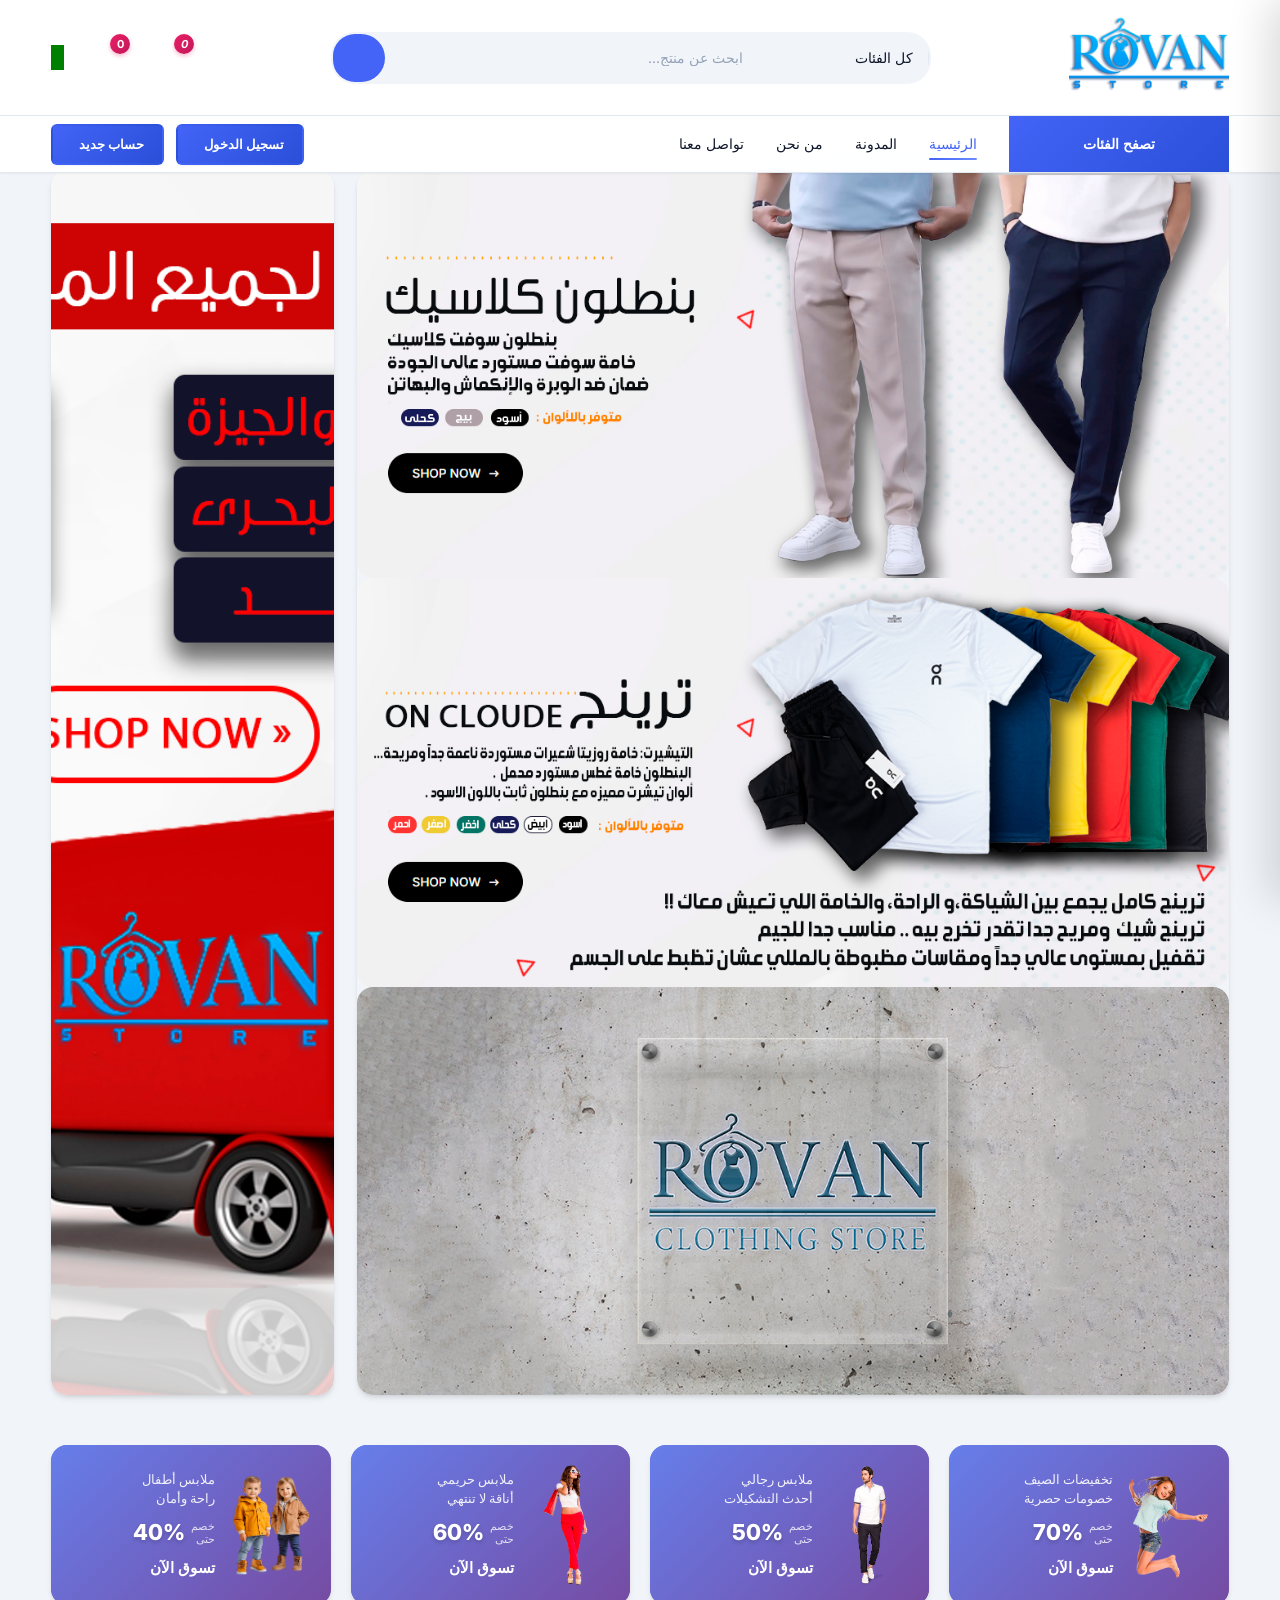
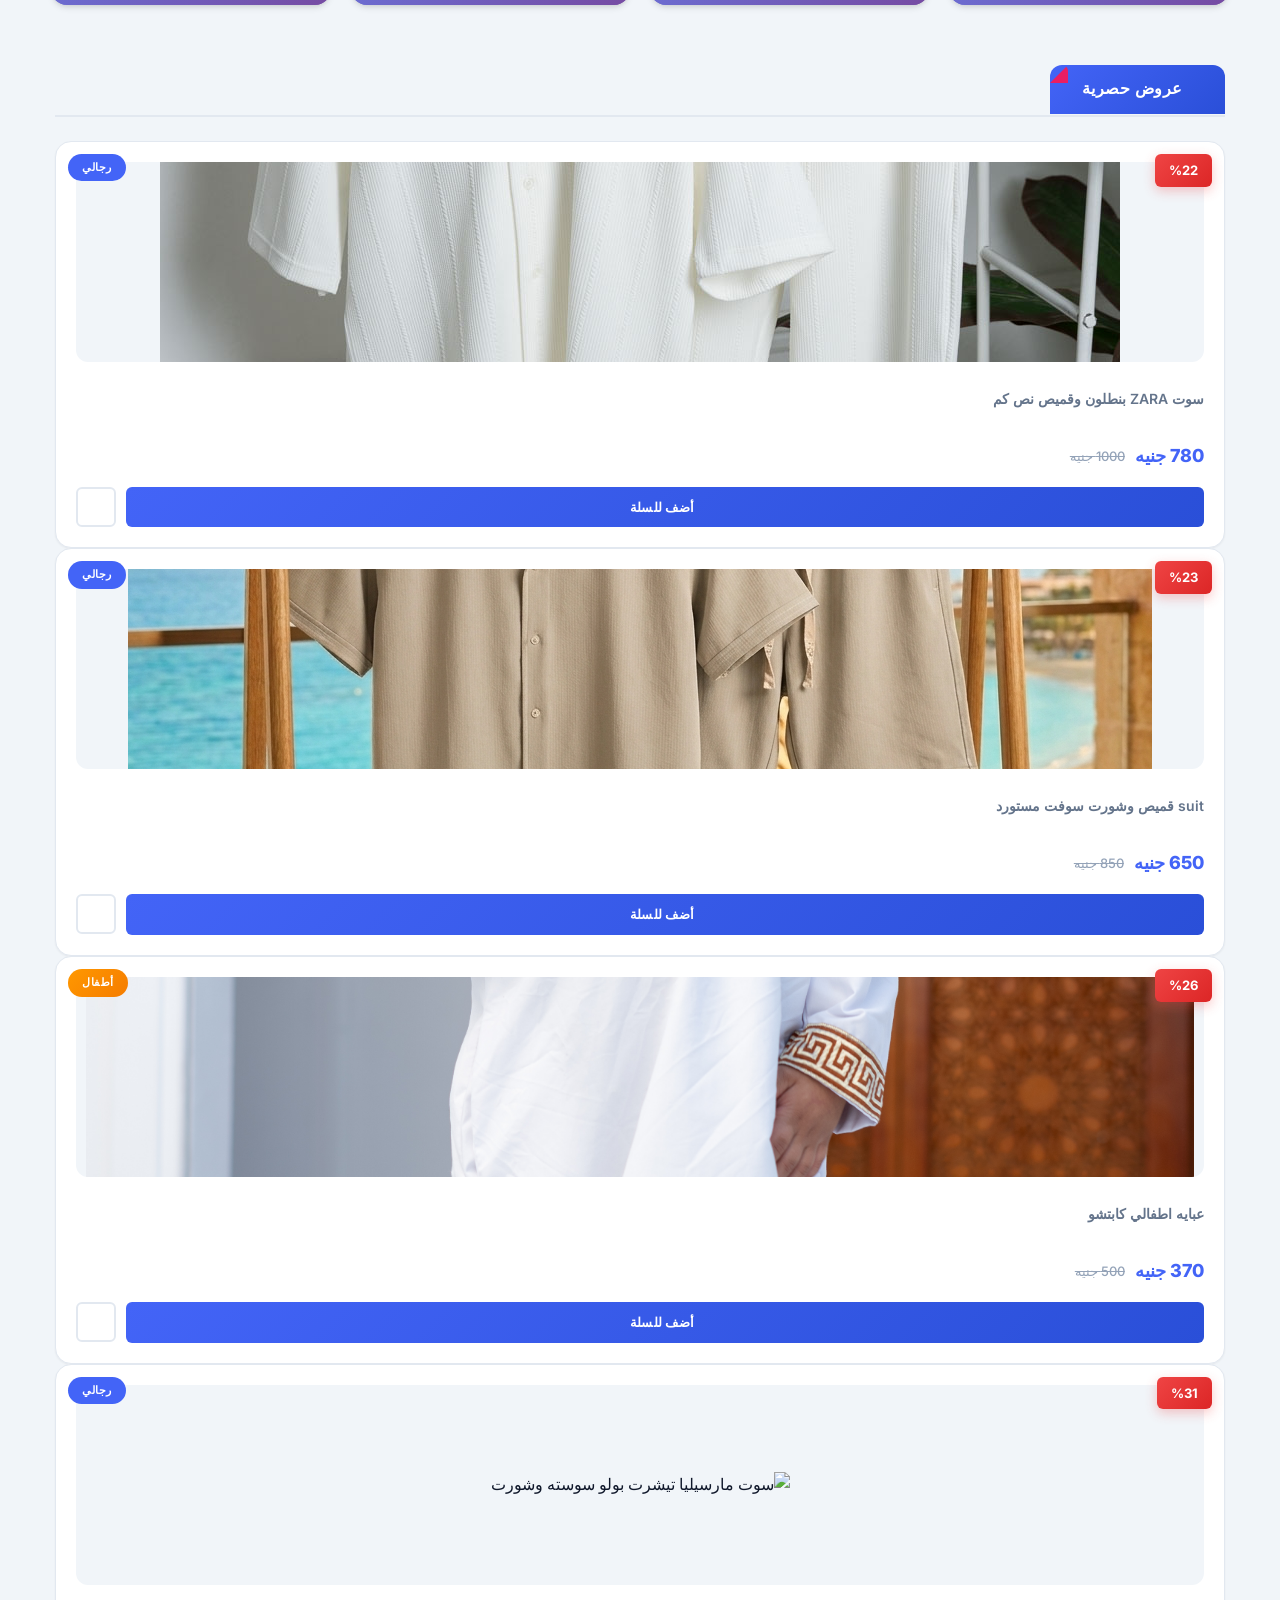
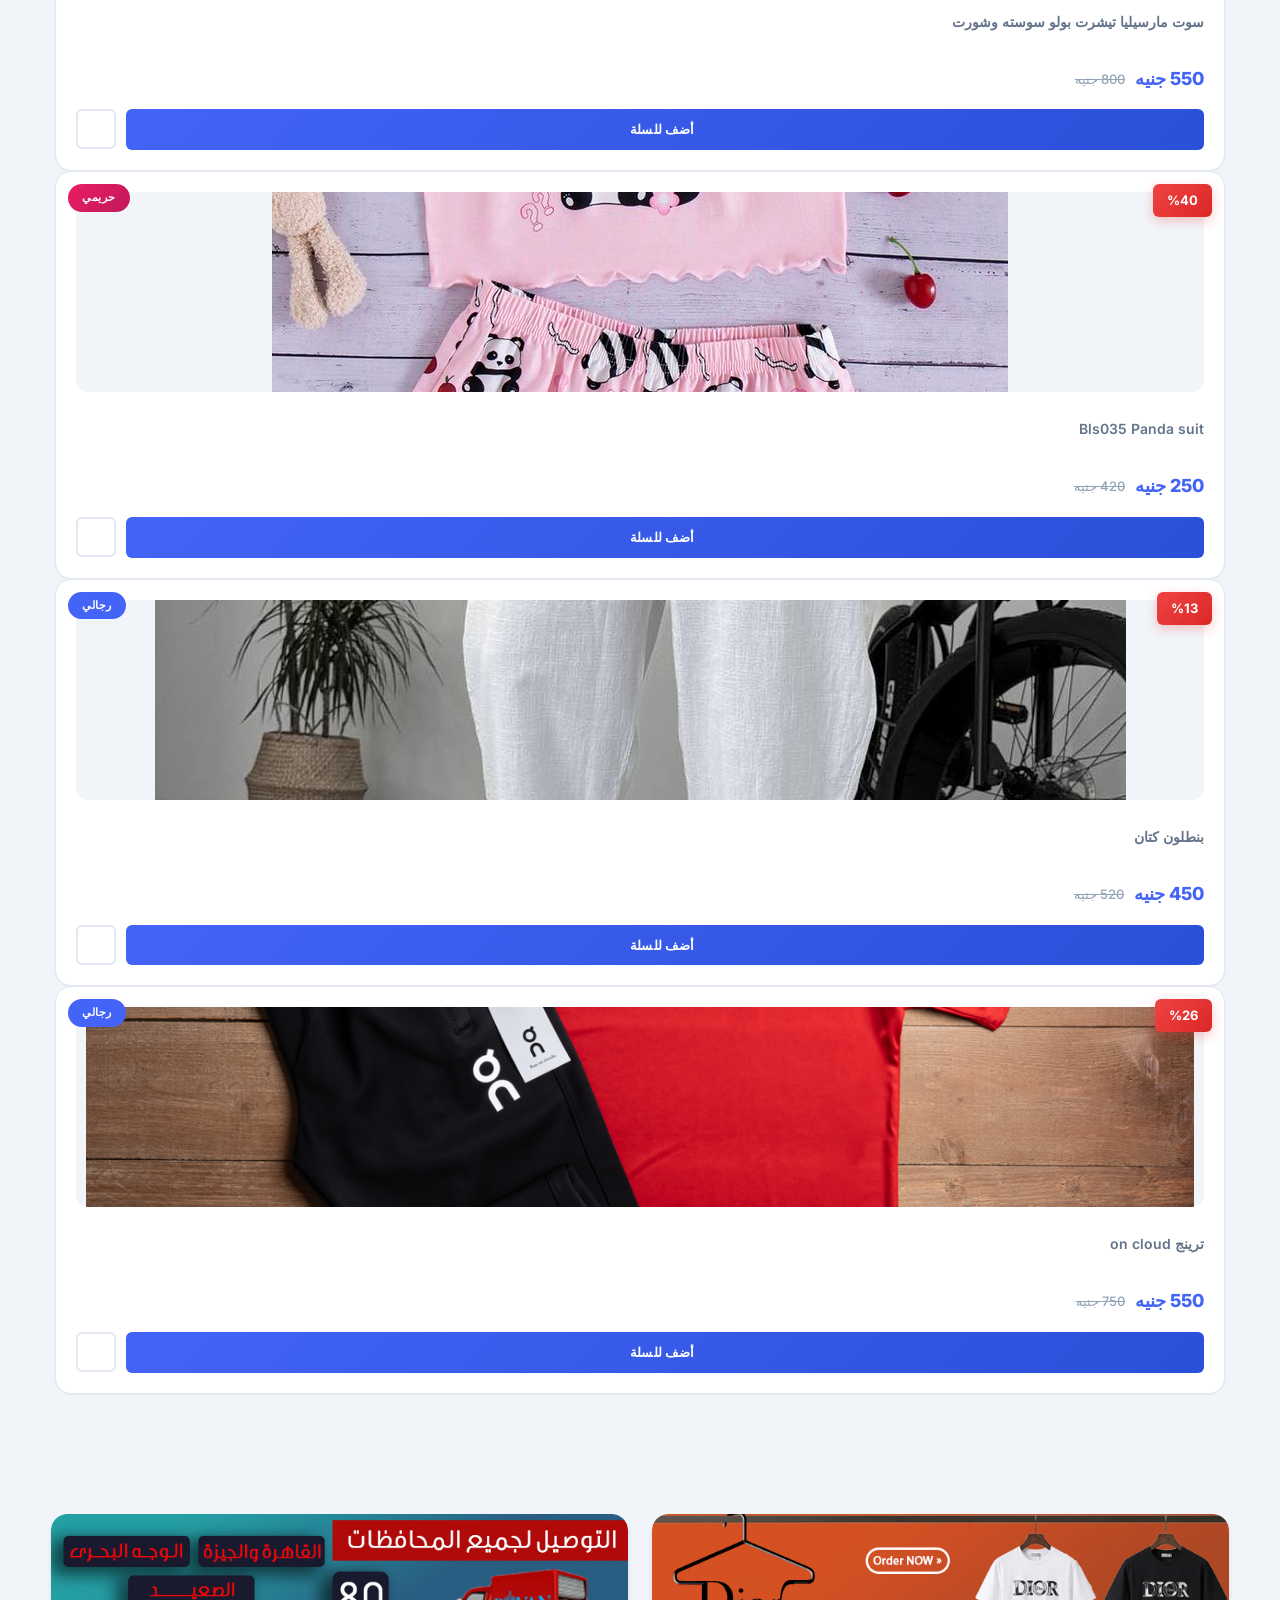
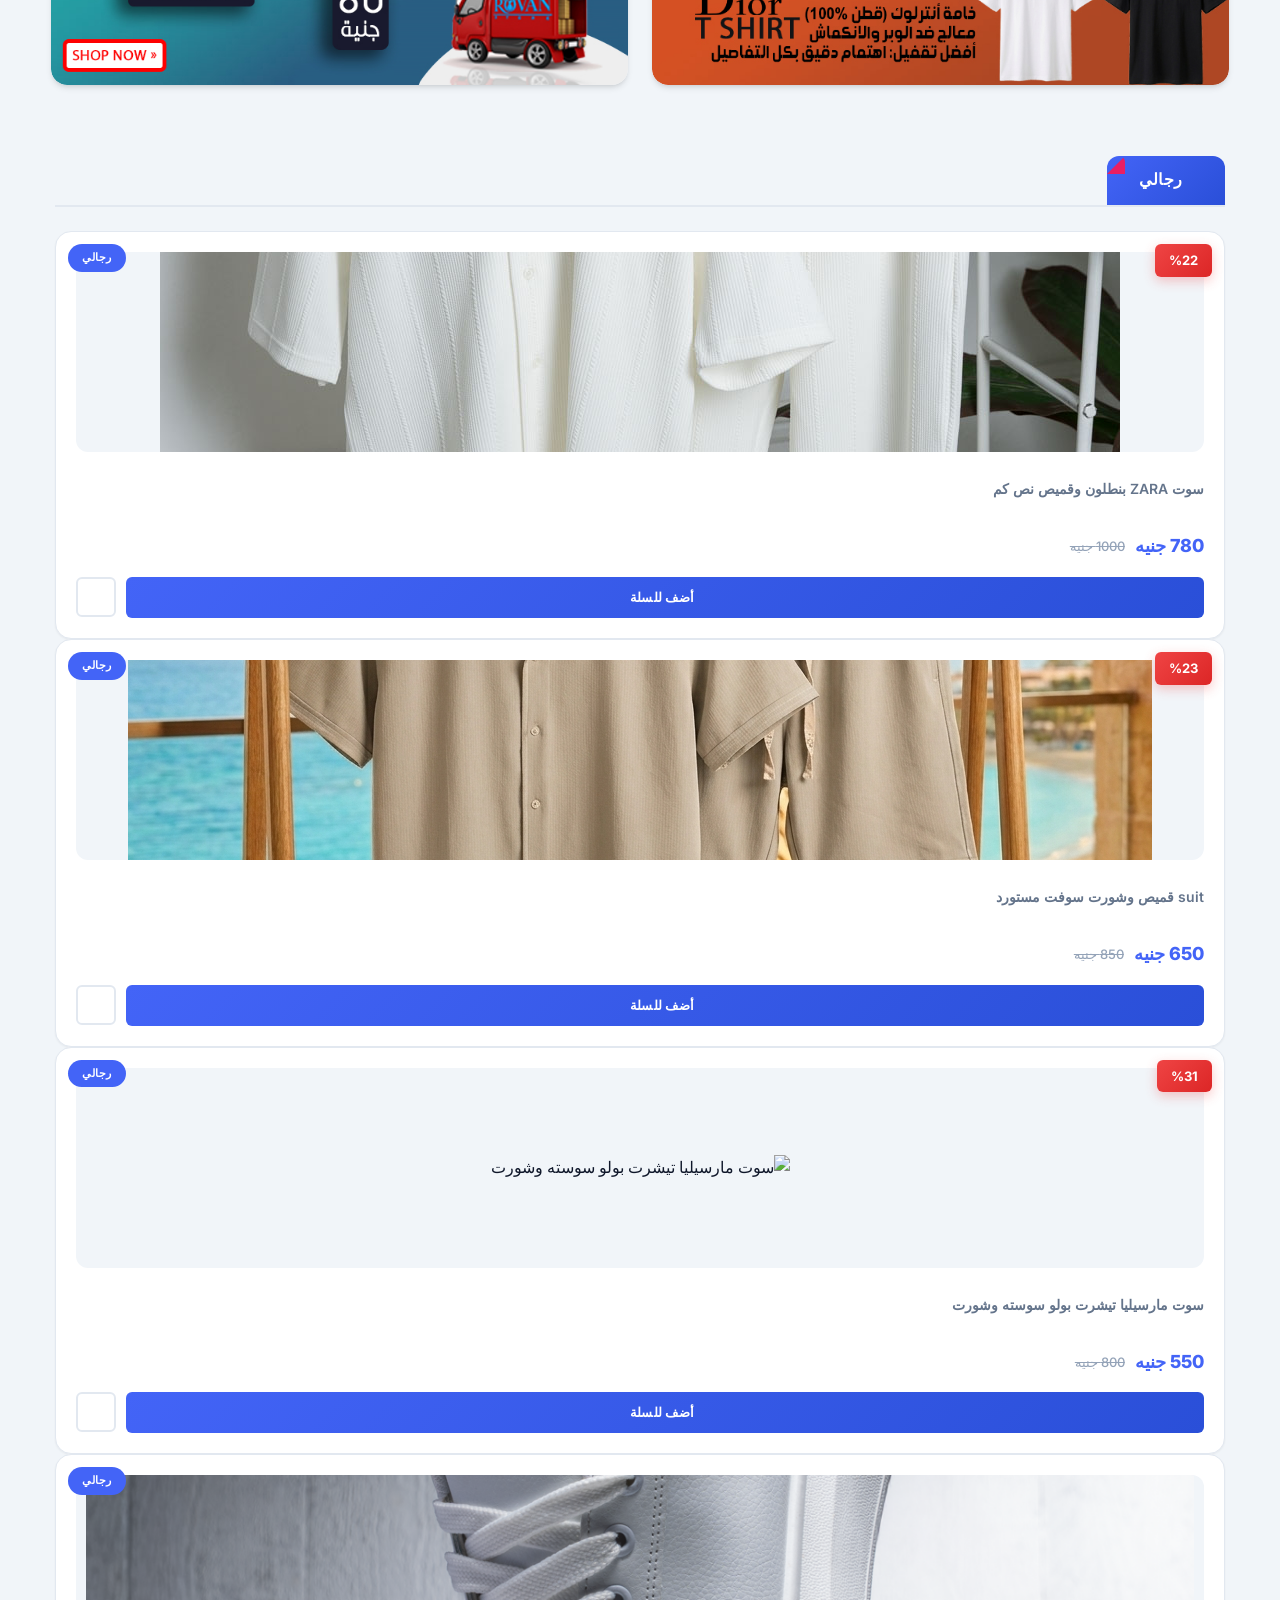
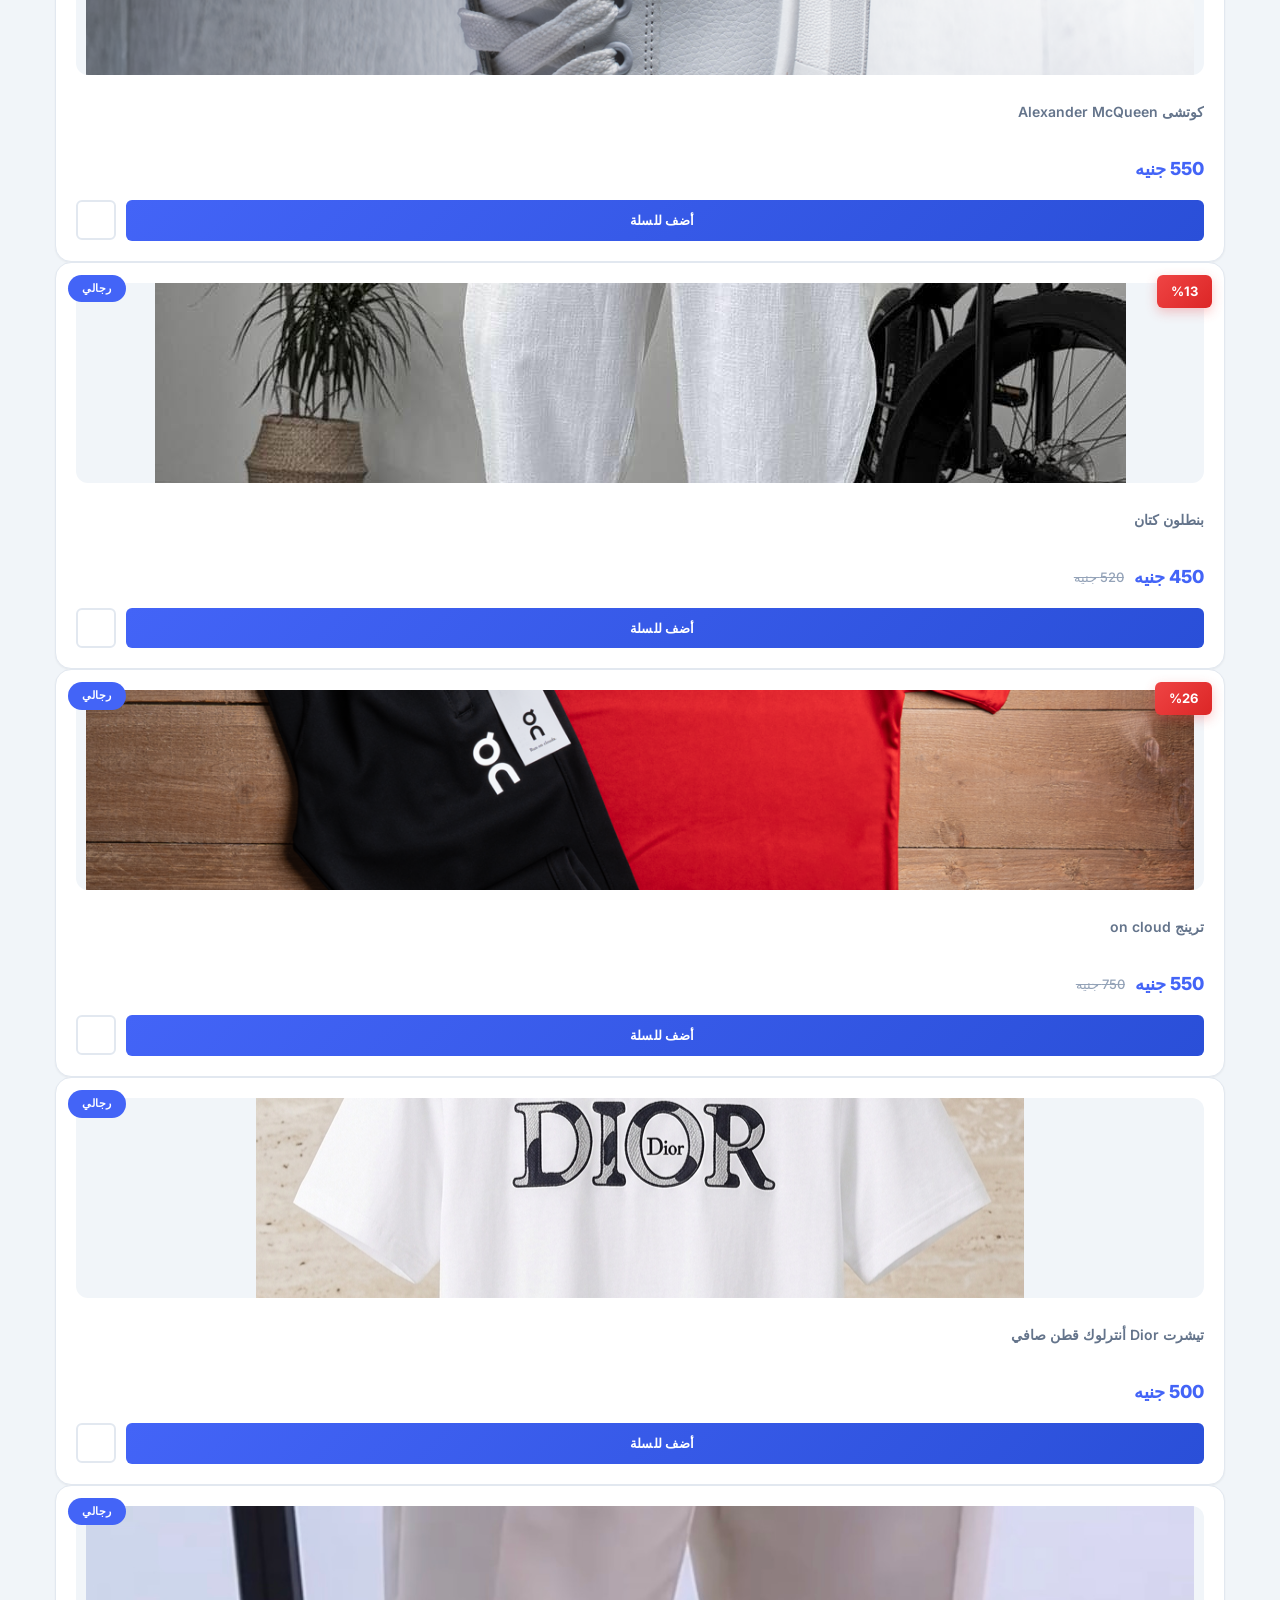
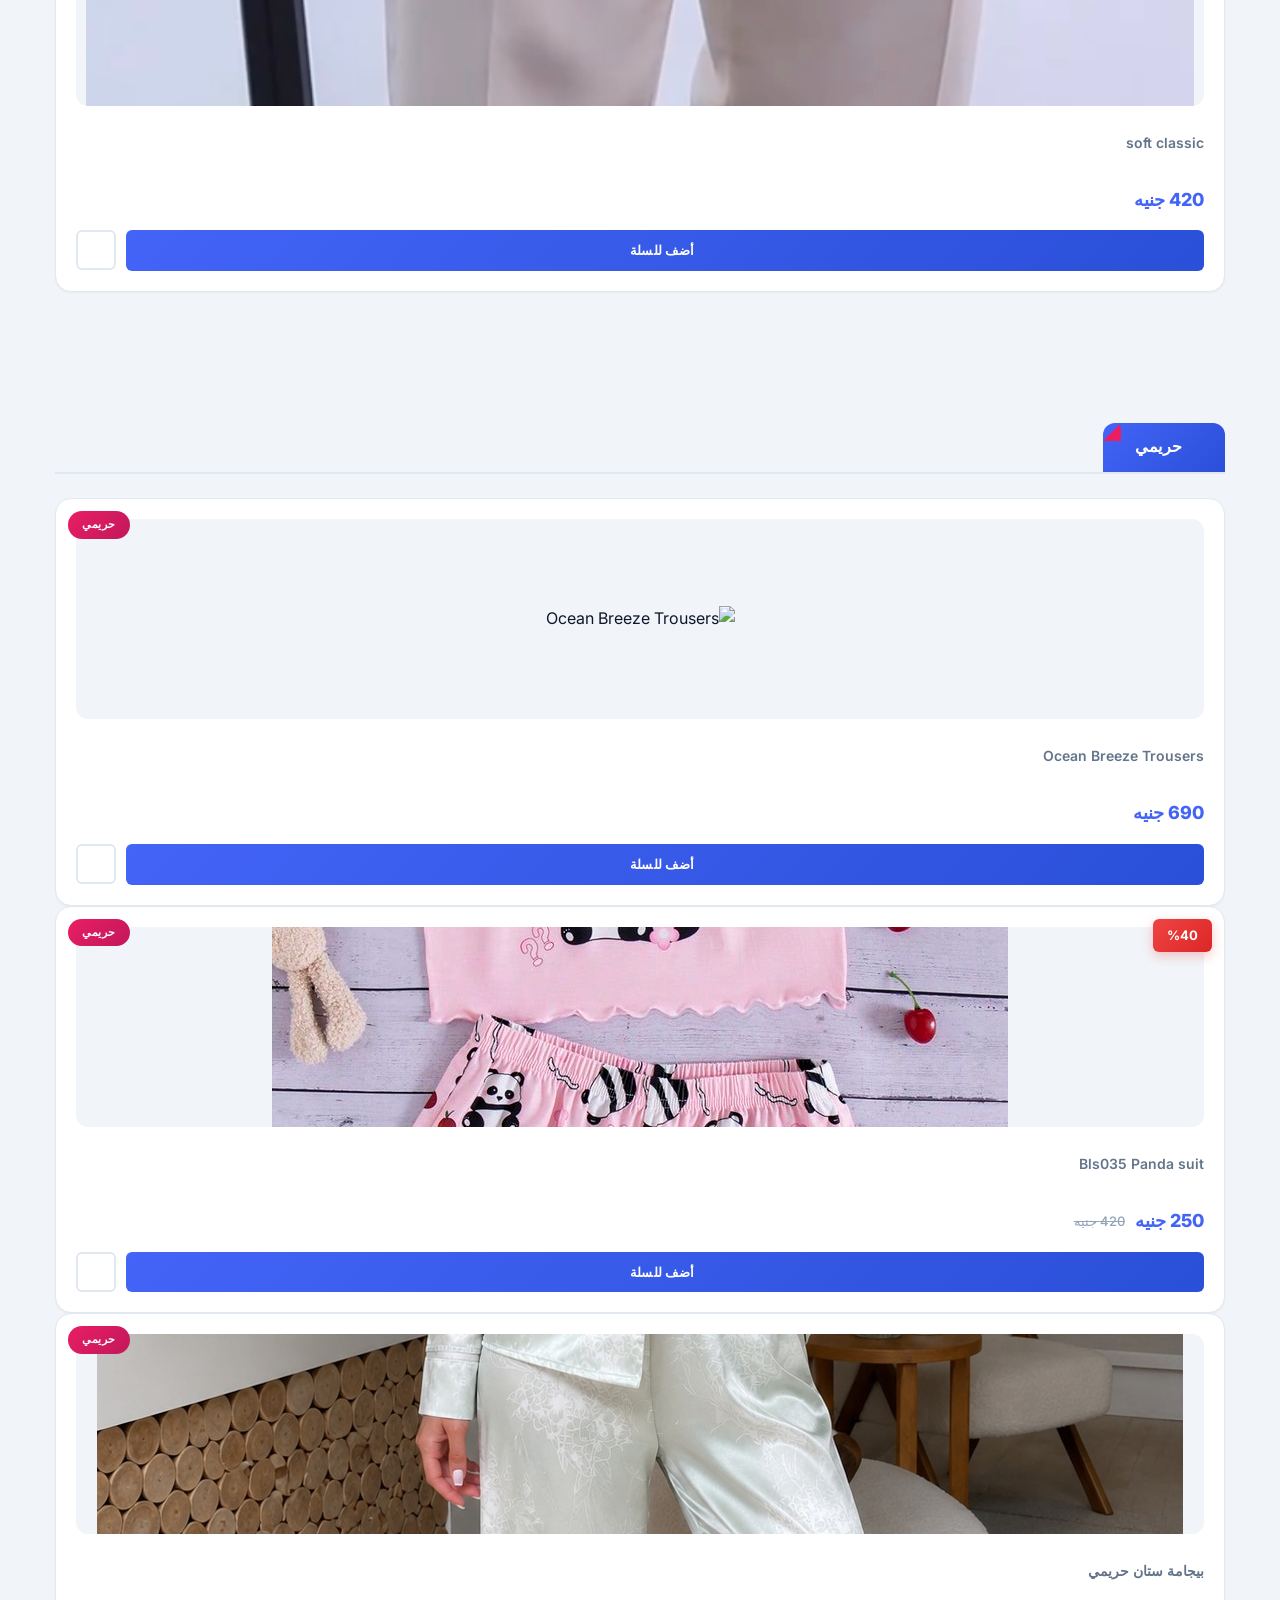
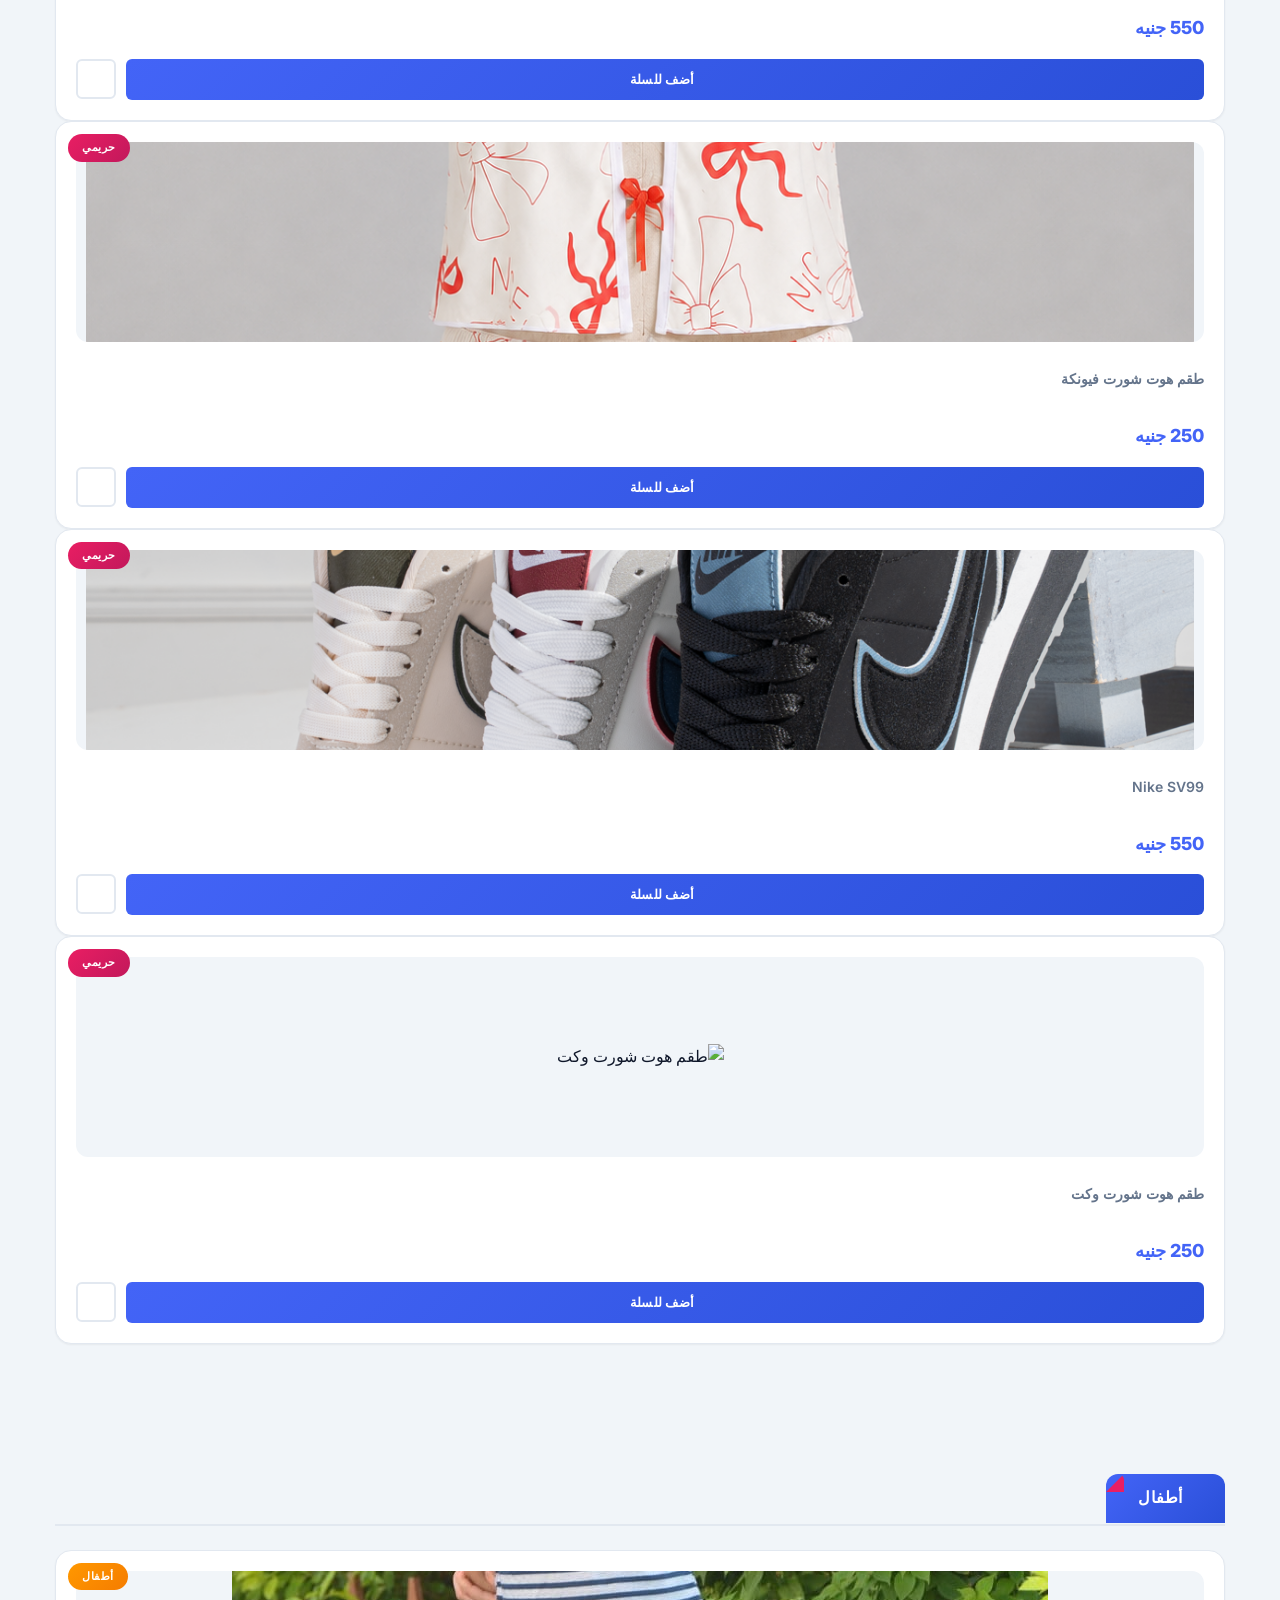
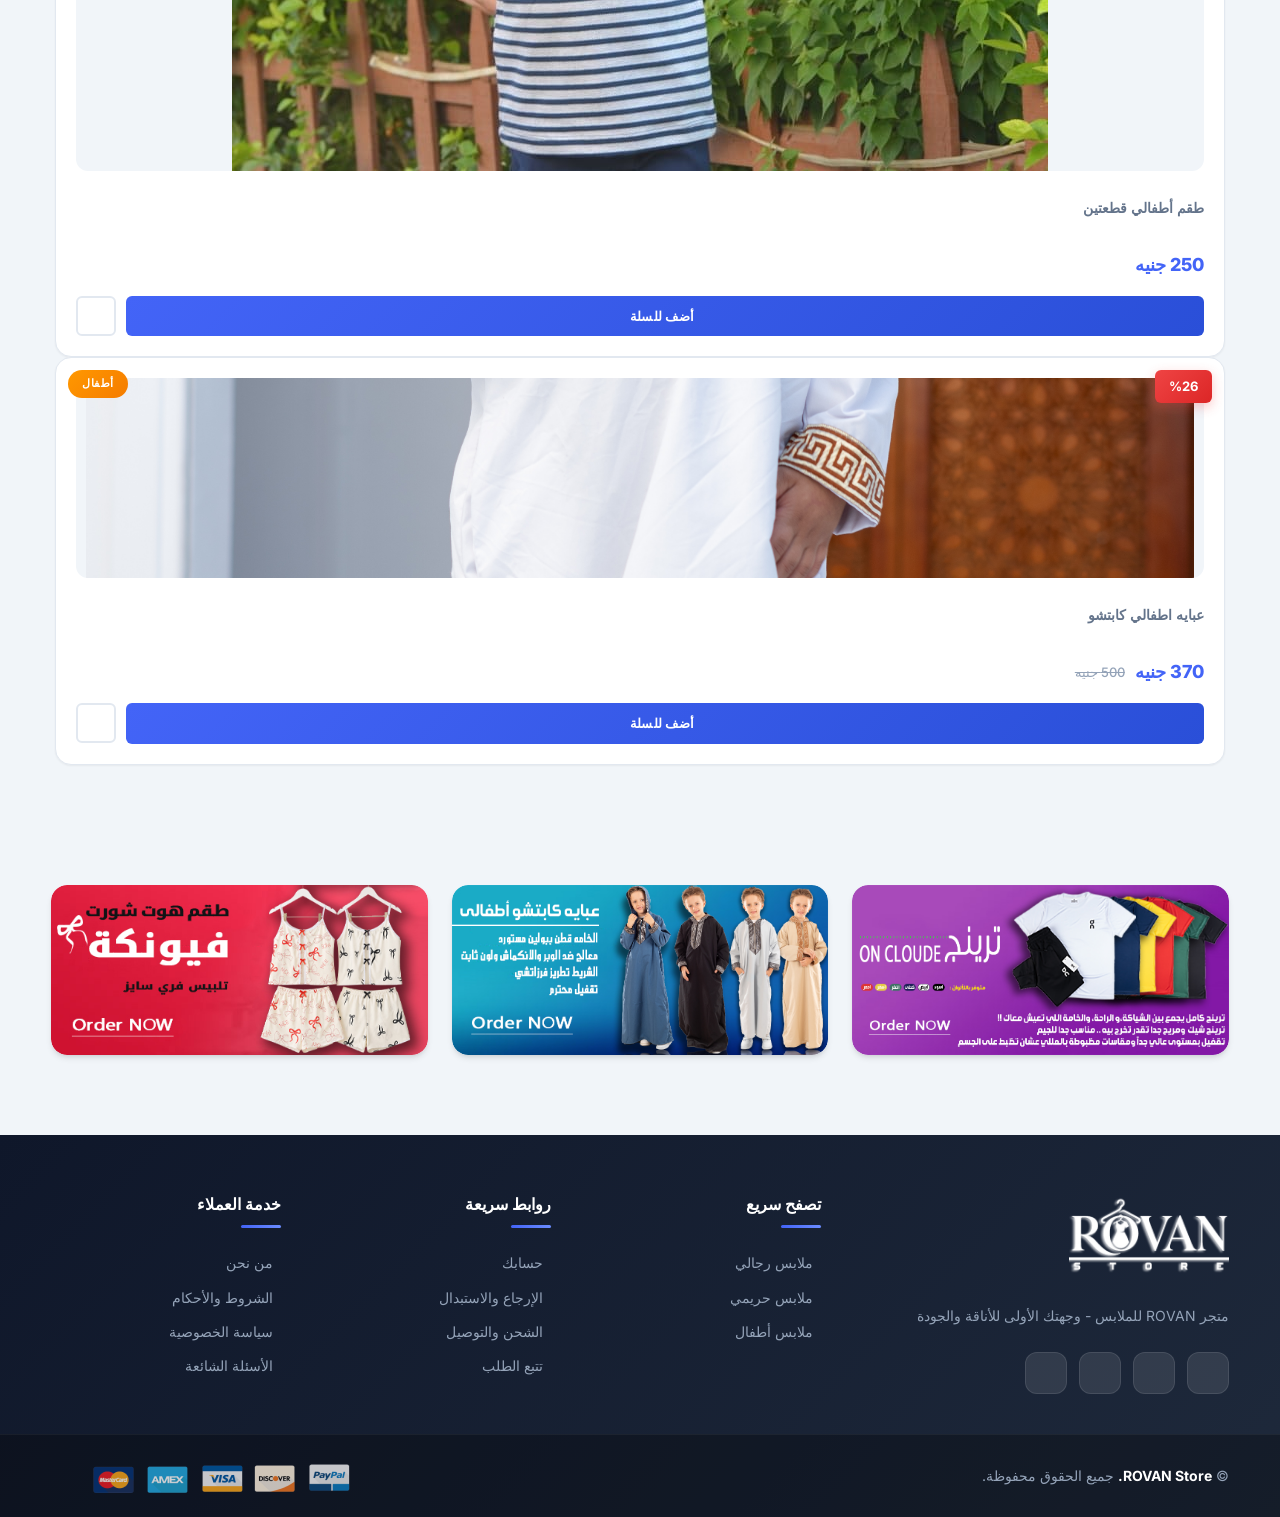
==== commit 01ca0672: "Add files via upload" ====
--- a/category.html
+++ b/category.html
@@ -388,7 +388,7 @@
                             <option value="All Categories">كل الفئات</option>
                             <option value="men">رجالي</option>
                             <option value="women">حريمي</option>
-                            <option value="kids">أطفالي</option>
+                            <option value="kids">أطفال</option>
                         </select>
                     </div>
                     <input type="text" name="search" id="search" placeholder="ابحث عن منتج..." required>
@@ -421,7 +421,7 @@
                             <a href="index.html#HOT-DEALS">عروض ساخنة</a>
                             <a href="category.html?cat=men">رجالي</a>
                             <a href="category.html?cat=women">حريمي</a>
-                            <a href="category.html?cat=kids">أطفالي</a>
+                            <a href="category.html?cat=kids">أطفال</a>
                         </div>
                     </div>
                     <ul class="nav_links">
@@ -580,7 +580,7 @@
                 gradient: 'linear-gradient(135deg, #e91e63 0%, #c2185b 100%)'
             },
             kids: {
-                name: 'أطفالي',
+                name: 'أطفال',
                 icon: 'fa-child',
                 desc: 'ملابس أطفال مريحة وآمنة بألوان جذابة وتصاميم عصرية',
                 gradient: 'linear-gradient(135deg, #ff9800 0%, #f57c00 100%)'
@@ -702,7 +702,7 @@
                 const discountBadge = product.old_price ? 
                     `<span class="sale_present">%${Math.floor((product.old_price - product.price) / product.old_price * 100)}</span>` : '';
                 const catBadgeClass = product.catetory === 'women' ? 'women' : (product.catetory === 'kids' ? 'kids' : '');
-                const catLabel = product.catetory === 'men' ? 'رجالي' : (product.catetory === 'women' ? 'حريمي' : 'أطفالي');
+                const catLabel = product.catetory === 'men' ? 'رجالي' : (product.catetory === 'women' ? 'حريمي' : 'أطفال');
                 const imgSrc = product.images && product.images.length > 0 ? product.images[0] : (product.img || 'img/logo.png');
 
                 html += `
